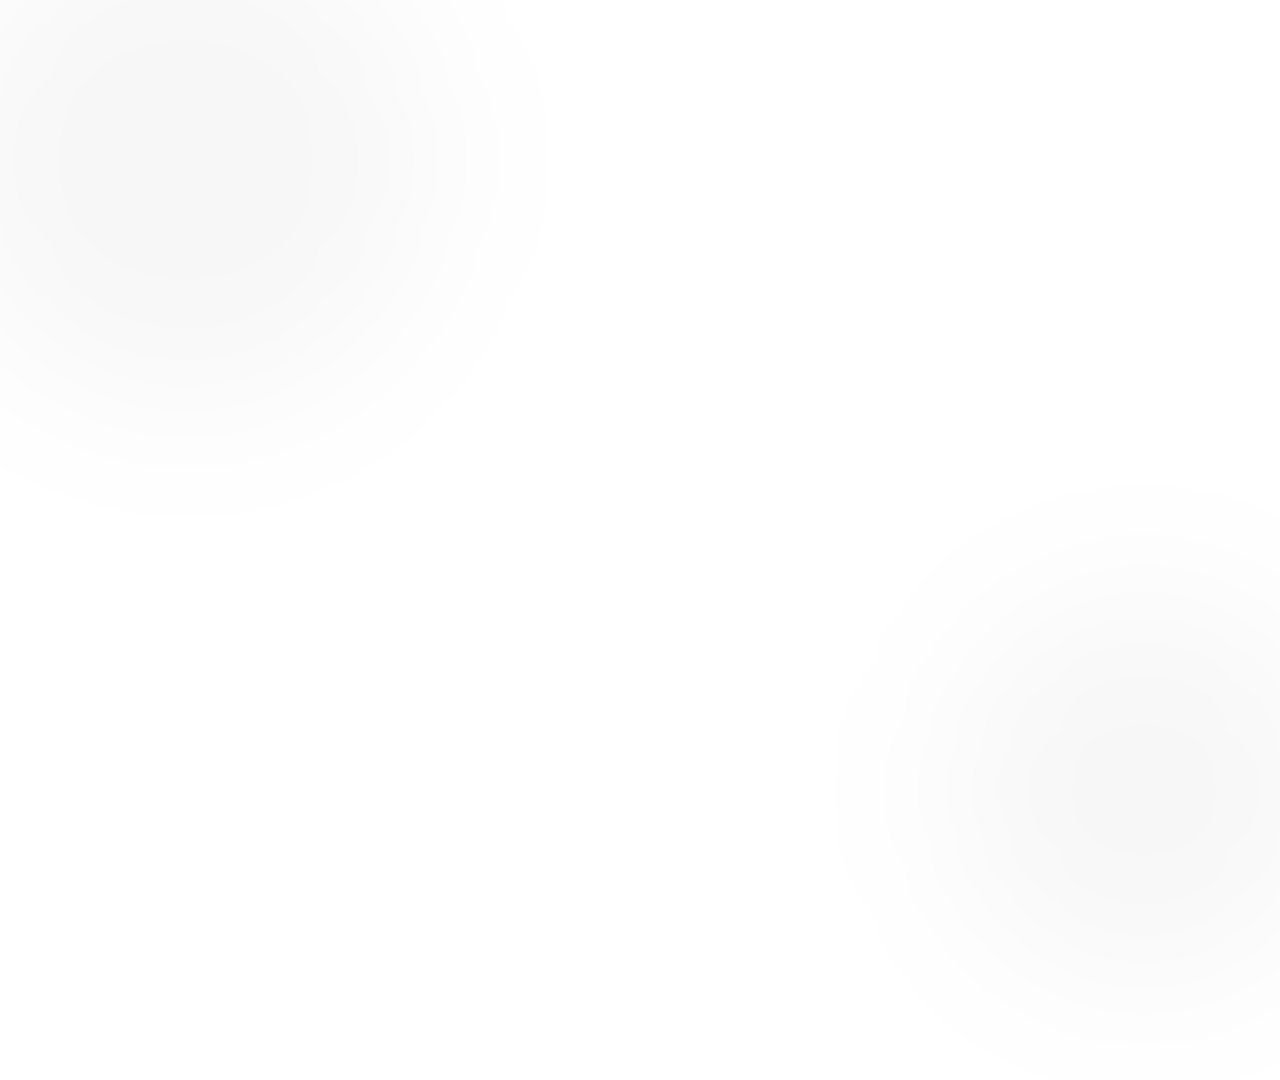
==== index.html @ 998419a9 "Export update from ReFramer" ====
<!DOCTYPE html>
<!-- Exported with ReFramer.site --><!-- Made in Framer · framer.com ✨ --><!-- Published Apr 13, 2026, 9:49 AM UTC --><html dir="ltr"><head>
	<meta charset="utf-8">
	
	
	<script>try{if(localStorage.get("__framer_force_showing_editorbar_since")){const n=document.createElement("link");n.rel = "modulepreload";n.href="https://framer.com/edit/init.mjs";document.head.appendChild(n)}}catch(e){}</script>
	<!-- Start of headStart -->
    
    <!-- End of headStart -->
	<meta name="viewport" content="width=device-width">
	<meta name="generator" content="Framer b47b624">
	<title>Cirya - 2026</title>
    <meta name="description" content="Cirya is coming soon with the newest technology, website and more.">
    <meta name="framer-search-index" content="https://framerusercontent.com/sites/4qu0mDdJnV3vM7BEq8bSRa/searchIndex-FU5CTtYvYEjt.json">
    <meta name="framer-search-index-fallback" content="https://framerusercontent.com/sites/4qu0mDdJnV3vM7BEq8bSRa/searchIndex-J2R4K6VKLalt.json">
    <link href="https://framerusercontent.com/images/216Psk9rr6HoYQnXLSCj9Ck0bEc.png" rel="icon" media="(prefers-color-scheme: light)">
    <link href="https://framerusercontent.com/images/rDop3zlvY8qArR6OWCJFouVi8u8.png" rel="icon" media="(prefers-color-scheme: dark)">
    <!-- Open Graph / Facebook -->
    <meta property="og:type" content="website">
    <meta property="og:title" content="Cirya - 2026">
    <meta property="og:description" content="Cirya is coming soon with the newest technology, website and more.">
    <meta property="og:image" content="https://framerusercontent.com/images/n9Gg85PBEYUrreS95bywDQNeDs.png">
    <!-- Twitter -->
    <meta name="twitter:card" content="summary_large_image">
    <meta name="twitter:title" content="Cirya - 2026">
    <meta name="twitter:description" content="Cirya is coming soon with the newest technology, website and more.">
    <meta name="twitter:image" content="https://framerusercontent.com/images/n9Gg85PBEYUrreS95bywDQNeDs.png">
	
	<style data-framer-font-css=""></style>
	
	<meta name="robots" content="max-image-preview:large"><link rel="canonical" href="https://different-cube-287399.framer.app/"><meta property="og:url" content="https://different-cube-287399.framer.app/"><style data-framer-breakpoint-css="">@media(min-width: 1200px){.hidden-1hmeqms{display:none!important}}@media(min-width: 810px) and (max-width: 1199.98px){.hidden-1i9n4iw{display:none!important}}@media(max-width: 809.98px){.hidden-lbxd7d{display:none!important}}</style><style data-framer-css-ssr-minified="" data-framer-components="framer-lib-cursors-host framer-urrzw PropertyOverrides framer-lib-combinedCSSRules">html,body,#main{box-sizing:border-box;margin:0;padding:0}:root{-webkit-font-smoothing:antialiased;-moz-osx-font-smoothing:grayscale}*{box-sizing:border-box;-webkit-font-smoothing:inherit}h1,h2,h3,h4,h5,h6,p,figure{margin:0}body,input,textarea,select,button{font-family:sans-serif;font-size:12px}@supports (z-index:calc(infinity)){#__framer-badge-container{--infinity:infinity}}#__framer-badge-container{pointer-events:none;width:100%;z-index:calc(var(--infinity,2147480000));justify-content:flex-end;padding:20px;display:flex;position:fixed;bottom:0}@supports (background:-webkit-named-image(i)) and (not (grid-template-rows:subgrid)){body{--framer-will-change-override:transform}}@supports (background:-webkit-named-image(i)) and (not (position-area:top right)){body{--framer-will-change-filter-override:filter}}[data-framer-component-type=Text] div div span,[data-framer-component-type=Text] a div span,[data-framer-component-type=Text] span span span,[data-framer-component-type=Text] p span span,[data-framer-component-type=Text] h1 span span,[data-framer-component-type=Text] h2 span span,[data-framer-component-type=Text] h3 span span,[data-framer-component-type=Text] h4 span span,[data-framer-component-type=Text] h5 span span,[data-framer-component-type=Text] h6 span span,[data-framer-component-type=Text] a{font-family:var(--font-family);font-style:var(--font-style);font-weight:min(calc(var(--framer-font-weight-increase,0) + var(--font-weight,400)),900);color:var(--text-color);letter-spacing:var(--letter-spacing);font-size:var(--font-size);text-transform:var(--text-transform);--text-decoration:var(--framer-text-decoration-style,solid)var(--framer-text-decoration,none)var(--framer-text-decoration-color,currentcolor)var(--framer-text-decoration-thickness,auto);--text-decoration-skip-ink:var(--framer-text-decoration-skip-ink);--text-underline-offset:var(--framer-text-decoration-offset);line-height:var(--line-height);--font-family:var(--framer-font-family);--font-style:var(--framer-font-style);--font-weight:var(--framer-font-weight);--text-color:var(--framer-text-color);--letter-spacing:var(--framer-letter-spacing);--font-size:var(--framer-font-size);--text-transform:var(--framer-text-transform);--line-height:var(--framer-line-height)}@supports not (color:color(display-p3 1 1 1)){p.framer-text,div.framer-text,h1.framer-text,h2.framer-text,h3.framer-text,h4.framer-text,h5.framer-text,h6.framer-text,li.framer-text,ol.framer-text,ul.framer-text,span.framer-text:not([data-text-fill]){color:var(--framer-blockquote-text-color-rgb,var(--framer-blockquote-text-color,var(--framer-text-color-rgb,var(--framer-text-color,#000))));-webkit-text-stroke-color:var(--framer-text-stroke-color-rgb,var(--framer-text-stroke-color,initial))}mark.framer-text{background-color:var(--framer-blockquote-text-background-color-rgb,var(--framer-blockquote-text-background-color,var(--framer-text-background-color-rgb,var(--framer-text-background-color,initial))))}}@supports not (color:color(display-p3 1 1 1)){code.framer-text,code.framer-text span.framer-text:not([data-text-fill]){color:var(--framer-blockquote-text-color-rgb,var(--framer-blockquote-text-color,var(--framer-code-text-color-rgb,var(--framer-code-text-color,var(--framer-text-color-rgb,var(--framer-text-color,#000))))))}}@supports not (color:color(display-p3 1 1 1)){a.framer-text,span.framer-text[data-nested-link]{color:var(--framer-blockquote-text-color-rgb,var(--framer-blockquote-text-color,var(--framer-link-text-color-rgb,var(--framer-link-text-color,var(--framer-text-color-rgb,var(--framer-text-color,#000))))));background-color:var(--framer-link-text-background-color-rgb,var(--framer-link-text-background-color,initial));-webkit-text-decoration-color:var(--framer-link-text-decoration-color-rgb,var(--framer-link-text-decoration-color,var(--framer-text-decoration-color-rgb,var(--framer-text-decoration-color,currentcolor))));text-decoration-color:var(--framer-link-text-decoration-color-rgb,var(--framer-link-text-decoration-color,var(--framer-text-decoration-color-rgb,var(--framer-text-decoration-color,currentcolor))))}}@supports not (color:color(display-p3 1 1 1)){code.framer-text a.framer-text,code.framer-text a.framer-text span.framer-text:not([data-text-fill]),code.framer-text span.framer-text[data-nested-link],code.framer-text span.framer-text[data-nested-link] span.framer-text:not([data-text-fill]){color:var(--framer-blockquote-text-color-rgb,var(--framer-blockquote-text-color,var(--framer-link-text-color-rgb,var(--framer-link-text-color,var(--framer-code-text-color-rgb,var(--framer-code-text-color,var(--framer-text-color-rgb,var(--framer-text-color,#000))))))))}}@supports not (color:color(display-p3 1 1 1)){a.framer-text:hover,span.framer-text[data-nested-link]:hover{color:var(--framer-link-hover-text-color-rgb,var(--framer-link-hover-text-color,var(--framer-blockquote-text-color-rgb,var(--framer-blockquote-text-color,var(--framer-link-text-color-rgb,var(--framer-link-text-color,var(--framer-text-color-rgb,var(--framer-text-color,#000))))))));background-color:var(--framer-link-hover-text-background-color-rgb,var(--framer-link-hover-text-background-color,var(--framer-link-text-background-color-rgb,var(--framer-link-text-background-color,var(--framer-text-background-color-rgb,var(--framer-text-background-color,initial))))));-webkit-text-decoration-color:var(--framer-link-hover-text-decoration-color-rgb,var(--framer-link-hover-text-decoration-color,var(--framer-link-text-decoration-color-rgb,var(--framer-link-text-decoration-color,var(--framer-text-decoration-color-rgb,var(--framer-text-decoration-color,currentcolor))))));text-decoration-color:var(--framer-link-hover-text-decoration-color-rgb,var(--framer-link-hover-text-decoration-color,var(--framer-link-text-decoration-color-rgb,var(--framer-link-text-decoration-color,var(--framer-text-decoration-color-rgb,var(--framer-text-decoration-color,currentcolor))))))}}@supports not (color:color(display-p3 1 1 1)){code.framer-text a.framer-text:hover,code.framer-text span.framer-text[data-nested-link]:hover{color:var(--framer-link-hover-text-color-rgb,var(--framer-link-hover-text-color,var(--framer-blockquote-text-color-rgb,var(--framer-blockquote-text-color,var(--framer-link-text-color-rgb,var(--framer-link-text-color,var(--framer-code-text-color-rgb,var(--framer-code-text-color,var(--framer-text-color-rgb,var(--framer-text-color,#000))))))))))}}@supports not (color:color(display-p3 1 1 1)){a.framer-text[data-framer-page-link-current],span.framer-text[data-framer-page-link-current]{color:var(--framer-link-current-text-color-rgb,var(--framer-link-current-text-color,var(--framer-link-text-color-rgb,var(--framer-link-text-color,var(--framer-text-color-rgb,var(--framer-text-color,#000))))));background-color:var(--framer-link-current-text-background-color-rgb,var(--framer-link-current-text-background-color,var(--framer-link-text-background-color-rgb,var(--framer-link-text-background-color,var(--framer-text-background-color-rgb,var(--framer-text-background-color,initial))))));-webkit-text-decoration-color:var(--framer-link-current-text-decoration-color-rgb,var(--framer-link-current-text-decoration-color,var(--framer-link-text-decoration-color-rgb,var(--framer-link-text-decoration-color,var(--framer-text-decoration-color-rgb,var(--framer-text-decoration-color,currentcolor))))));text-decoration-color:var(--framer-link-current-text-decoration-color-rgb,var(--framer-link-current-text-decoration-color,var(--framer-link-text-decoration-color-rgb,var(--framer-link-text-decoration-color,var(--framer-text-decoration-color-rgb,var(--framer-text-decoration-color,currentcolor))))))}}@supports not (color:color(display-p3 1 1 1)){code.framer-text a.framer-text[data-framer-page-link-current],code.framer-text a.framer-text[data-framer-page-link-current] span.framer-text:not([data-text-fill]),code.framer-text span.framer-text[data-framer-page-link-current],code.framer-text span.framer-text[data-framer-page-link-current] span.framer-text:not([data-text-fill]){color:var(--framer-link-current-text-color-rgb,var(--framer-link-current-text-color,var(--framer-link-text-color-rgb,var(--framer-link-text-color,var(--framer-code-text-color-rgb,var(--framer-code-text-color,var(--framer-text-color-rgb,var(--framer-text-color,#000))))))));background-color:var(--framer-link-current-text-background-color-rgb,var(--framer-link-current-text-background-color,var(--framer-link-text-background-color-rgb,var(--framer-link-text-background-color,var(--framer-text-background-color-rgb,var(--framer-text-background-color,initial))))))}}@supports not (color:color(display-p3 1 1 1)){a.framer-text[data-framer-page-link-current]:hover,span.framer-text[data-framer-page-link-current]:hover{color:var(--framer-link-hover-text-color-rgb,var(--framer-link-hover-text-color,var(--framer-link-current-text-color-rgb,var(--framer-link-current-text-color,var(--framer-link-text-color-rgb,var(--framer-link-text-color,var(--framer-code-text-color-rgb,var(--framer-code-text-color,var(--framer-text-color-rgb,var(--framer-text-color,#000))))))))));background-color:var(--framer-link-hover-text-background-color-rgb,var(--framer-link-hover-text-background-color,var(--framer-link-current-text-background-color-rgb,var(--framer-link-current-text-background-color,var(--framer-link-text-background-color-rgb,var(--framer-link-text-background-color,initial))))));-webkit-text-decoration-color:var(--framer-link-hover-text-decoration-color-rgb,var(--framer-link-hover-text-decoration-color,var(--framer-link-current-text-decoration-color-rgb,var(--framer-link-current-text-decoration-color,var(--framer-link-text-decoration-color-rgb,var(--framer-link-text-decoration-color,var(--framer-text-decoration-color-rgb,var(--framer-text-decoration-color,currentcolor))))))));text-decoration-color:var(--framer-link-hover-text-decoration-color-rgb,var(--framer-link-hover-text-decoration-color,var(--framer-link-current-text-decoration-color-rgb,var(--framer-link-current-text-decoration-color,var(--framer-link-text-decoration-color-rgb,var(--framer-link-text-decoration-color,var(--framer-text-decoration-color-rgb,var(--framer-text-decoration-color,currentcolor))))))))}}@supports not (color:color(display-p3 1 1 1)){code.framer-text a.framer-text[data-framer-page-link-current]:hover,code.framer-text a.framer-text[data-framer-page-link-current]:hover span.framer-text:not([data-text-fill]),code.framer-text span.framer-text[data-framer-page-link-current]:hover,code.framer-text span.framer-text[data-framer-page-link-current]:hover span.framer-text:not([data-text-fill]){color:var(--framer-link-hover-text-color-rgb,var(--framer-link-hover-text-color,var(--framer-link-current-text-color-rgb,var(--framer-link-current-text-color,var(--framer-link-text-color-rgb,var(--framer-link-text-color,var(--framer-code-text-color-rgb,var(--framer-code-text-color,var(--framer-text-color-rgb,var(--framer-text-color,#000))))))))));background-color:var(--framer-link-hover-text-background-color-rgb,var(--framer-link-hover-text-background-color,var(--framer-link-current-text-background-color-rgb,var(--framer-link-current-text-background-color,var(--framer-link-text-background-color-rgb,var(--framer-link-text-background-color,initial))))))}}@supports not (aspect-ratio:1){.framer-text-module:not([data-width=fit])[style*=aspect-ratio]{position:relative!important}.framer-text-module:not([data-width=fit])[style*=aspect-ratio]:before{content:"";padding-bottom:calc(100%/calc(var(--aspect-ratio)));display:block}.framer-text-module[data-width=fill]>:first-child,.framer-text-module[data-width=fill]>.ssr-variant>:first-child,.framer-text-module:not([data-width=fit])[style*=aspect-ratio]>:first-child,.framer-text-module:not([data-width=fit])[style*=aspect-ratio]>.ssr-variant>:first-child{position:absolute;top:0;left:0;height:100%!important}}@supports not (overflow:clip){:root{--overflow-clip-fallback:hidden}}@supports (background:-webkit-named-image(i)) and (not (contain-intrinsic-size:inherit)){div.framer-text,p.framer-text,h1.framer-text,h2.framer-text,h3.framer-text,h4.framer-text,h5.framer-text,h6.framer-text,ol.framer-text,ul.framer-text,li.framer-text,blockquote.framer-text,.framer-text.framer-image{display:var(--text-truncation-display-inline-for-safari-16,revert)}div.framer-text:after,p.framer-text:after,h1.framer-text:after,h2.framer-text:after,h3.framer-text:after,h4.framer-text:after,h5.framer-text:after,h6.framer-text:after,ol.framer-text:after,ul.framer-text:after,li.framer-text:after,blockquote.framer-text:after,.framer-text.framer-image:after{content:var(--text-truncation-line-break-for-safari-16);white-space:pre}.framer-text.framer-text-module,.framer-text.framer-table-wrapper{display:var(--text-truncation-display-none-for-safari-16,revert)}p.framer-text[data-text-fill]{display:var(--text-truncation-display-inline-for-safari-16,inline-block)}}@supports (corner-shape:superellipse(2)){:root{--one-if-corner-shape-supported:1}}.framer-cursor-none,.framer-cursor-none *{cursor:none!important}.framer-pointer-events-none,.framer-pointer-events-none *{pointer-events:none!important}@supports (aspect-ratio:1){body{--framer-aspect-ratio-supported:auto}}.framer-urrzw.framer-18909uo,.framer-urrzw .framer-18909uo{display:block}.framer-urrzw.framer-1hmeqms{height:1000px;overflow:var(--overflow-clip-fallback,clip);will-change:var(--framer-will-change-filter-override,filter);width:1200px;position:relative}.framer-urrzw .framer-1vtdid8-container,.framer-urrzw .framer-1pq9qut-container{flex:none;height:1000px;position:absolute;top:0;left:0;right:0}@media (min-width:810px) and (max-width:1199.98px){.framer-urrzw.framer-1hmeqms{width:810px}}@media (max-width:809.98px){.framer-urrzw.framer-1hmeqms{width:390px}}.ssr-variant{display:contents}body{--framer-will-change-override:none}@supports (background:-webkit-named-image(i)) and (not (grid-template-rows:subgrid)){body{--framer-will-change-override:transform}}body{--framer-will-change-filter-override:none}@supports (background:-webkit-named-image(i)) and (not (position-area:top right)){body{--framer-will-change-filter-override:filter}}[data-framer-component-type]{position:absolute}[data-framer-component-type=Text]{cursor:inherit}[data-framer-component-text-autosized] *{white-space:pre}[data-framer-component-type=Text]>*{text-align:var(--framer-text-alignment,start)}[data-framer-component-type=Text] span span,[data-framer-component-type=Text] p span,[data-framer-component-type=Text] h1 span,[data-framer-component-type=Text] h2 span,[data-framer-component-type=Text] h3 span,[data-framer-component-type=Text] h4 span,[data-framer-component-type=Text] h5 span,[data-framer-component-type=Text] h6 span{display:block}[data-framer-component-type=Text] span span span,[data-framer-component-type=Text] p span span,[data-framer-component-type=Text] h1 span span,[data-framer-component-type=Text] h2 span span,[data-framer-component-type=Text] h3 span span,[data-framer-component-type=Text] h4 span span,[data-framer-component-type=Text] h5 span span,[data-framer-component-type=Text] h6 span span{display:unset}[data-framer-component-type=Text] div div span,[data-framer-component-type=Text] a div span,[data-framer-component-type=Text] span span span,[data-framer-component-type=Text] p span span,[data-framer-component-type=Text] h1 span span,[data-framer-component-type=Text] h2 span span,[data-framer-component-type=Text] h3 span span,[data-framer-component-type=Text] h4 span span,[data-framer-component-type=Text] h5 span span,[data-framer-component-type=Text] h6 span span,[data-framer-component-type=Text] a{font-family:var(--font-family);font-style:var(--font-style);font-weight:min(calc(var(--framer-font-weight-increase,0) + var(--font-weight,400)),900);color:var(--text-color);letter-spacing:var(--letter-spacing);font-size:var(--font-size);text-transform:var(--text-transform);--text-decoration:var(--framer-text-decoration-style,solid)var(--framer-text-decoration,none)var(--framer-text-decoration-color,currentcolor)var(--framer-text-decoration-thickness,auto);--text-decoration-skip-ink:var(--framer-text-decoration-skip-ink);--text-underline-offset:var(--framer-text-decoration-offset);line-height:var(--line-height);--font-family:var(--framer-font-family);--font-style:var(--framer-font-style);--font-weight:var(--framer-font-weight);--text-color:var(--framer-text-color);--letter-spacing:var(--framer-letter-spacing);--font-size:var(--framer-font-size);--text-transform:var(--framer-text-transform);--line-height:var(--framer-line-height)}[data-framer-component-type=Text] a,[data-framer-component-type=Text] a div span,[data-framer-component-type=Text] a span span span,[data-framer-component-type=Text] a p span span,[data-framer-component-type=Text] a h1 span span,[data-framer-component-type=Text] a h2 span span,[data-framer-component-type=Text] a h3 span span,[data-framer-component-type=Text] a h4 span span,[data-framer-component-type=Text] a h5 span span,[data-framer-component-type=Text] a h6 span span{--font-family:var(--framer-link-font-family,var(--framer-font-family));--font-style:var(--framer-link-font-style,var(--framer-font-style));--font-weight:var(--framer-link-font-weight,var(--framer-font-weight));--text-color:var(--framer-link-text-color,var(--framer-text-color));--font-size:var(--framer-link-font-size,var(--framer-font-size));--text-transform:var(--framer-link-text-transform,var(--framer-text-transform));--text-decoration:var(--framer-link-text-decoration-style,var(--framer-text-decoration-style,solid))var(--framer-link-text-decoration,var(--framer-text-decoration,none))var(--framer-link-text-decoration-color,var(--framer-text-decoration-color,currentcolor))var(--framer-link-text-decoration-thickness,var(--framer-text-decoration-thickness,auto));--text-decoration-skip-ink:var(--framer-link-text-decoration-skip-ink,var(--framer-text-decoration-skip-ink));--text-underline-offset:var(--framer-link-text-decoration-offset,var(--framer-text-decoration-offset))}[data-framer-component-type=Text] a:hover,[data-framer-component-type=Text] a div span:hover,[data-framer-component-type=Text] a span span span:hover,[data-framer-component-type=Text] a p span span:hover,[data-framer-component-type=Text] a h1 span span:hover,[data-framer-component-type=Text] a h2 span span:hover,[data-framer-component-type=Text] a h3 span span:hover,[data-framer-component-type=Text] a h4 span span:hover,[data-framer-component-type=Text] a h5 span span:hover,[data-framer-component-type=Text] a h6 span span:hover{--font-family:var(--framer-link-hover-font-family,var(--framer-link-font-family,var(--framer-font-family)));--font-style:var(--framer-link-hover-font-style,var(--framer-link-font-style,var(--framer-font-style)));--font-weight:var(--framer-link-hover-font-weight,var(--framer-link-font-weight,var(--framer-font-weight)));--text-color:var(--framer-link-hover-text-color,var(--framer-link-text-color,var(--framer-text-color)));--font-size:var(--framer-link-hover-font-size,var(--framer-link-font-size,var(--framer-font-size)));--text-transform:var(--framer-link-hover-text-transform,var(--framer-link-text-transform,var(--framer-text-transform)));--text-decoration:var(--framer-link-hover-text-decoration-style,var(--framer-link-text-decoration-style,var(--framer-text-decoration-style,solid)))var(--framer-link-hover-text-decoration,var(--framer-link-text-decoration,var(--framer-text-decoration,none)))var(--framer-link-hover-text-decoration-color,var(--framer-link-text-decoration-color,var(--framer-text-decoration-color,currentcolor)))var(--framer-link-hover-text-decoration-thickness,var(--framer-link-text-decoration-thickness,var(--framer-text-decoration-thickness,auto)));--text-decoration-skip-ink:var(--framer-link-hover-text-decoration-skip-ink,var(--framer-link-text-decoration-skip-ink,var(--framer-text-decoration-skip-ink)));--text-underline-offset:var(--framer-link-hover-text-decoration-offset,var(--framer-link-text-decoration-offset,var(--framer-text-decoration-offset)))}[data-framer-component-type=Text].isCurrent a,[data-framer-component-type=Text].isCurrent a div span,[data-framer-component-type=Text].isCurrent a span span span,[data-framer-component-type=Text].isCurrent a p span span,[data-framer-component-type=Text].isCurrent a h1 span span,[data-framer-component-type=Text].isCurrent a h2 span span,[data-framer-component-type=Text].isCurrent a h3 span span,[data-framer-component-type=Text].isCurrent a h4 span span,[data-framer-component-type=Text].isCurrent a h5 span span,[data-framer-component-type=Text].isCurrent a h6 span span{--font-family:var(--framer-link-current-font-family,var(--framer-link-font-family,var(--framer-font-family)));--font-style:var(--framer-link-current-font-style,var(--framer-link-font-style,var(--framer-font-style)));--font-weight:var(--framer-link-current-font-weight,var(--framer-link-font-weight,var(--framer-font-weight)));--text-color:var(--framer-link-current-text-color,var(--framer-link-text-color,var(--framer-text-color)));--font-size:var(--framer-link-current-font-size,var(--framer-link-font-size,var(--framer-font-size)));--text-transform:var(--framer-link-current-text-transform,var(--framer-link-text-transform,var(--framer-text-transform)));--text-decoration:var(--framer-link-current-text-decoration-style,var(--framer-link-text-decoration-style,var(--framer-text-decoration-style,solid)))var(--framer-link-current-text-decoration,var(--framer-link-text-decoration,var(--framer-text-decoration,none)))var(--framer-link-current-text-decoration-color,var(--framer-link-text-decoration-color,var(--framer-text-decoration-color,currentcolor)))var(--framer-link-current-text-decoration-thickness,var(--framer-link-text-decoration-thickness,var(--framer-text-decoration-thickness,auto)));--text-decoration-skip-ink:var(--framer-link-current-text-decoration-skip-ink,var(--framer-link-text-decoration-skip-ink,var(--framer-text-decoration-skip-ink)));--text-underline-offset:var(--framer-link-current-text-decoration-offset,var(--framer-link-text-decoration-offset,var(--framer-text-decoration-offset)))}[data-framer-component-type=RichTextContainer]{outline:none;flex-direction:column;flex-shrink:0;justify-content:flex-start;display:flex}p.framer-text,div.framer-text,figure.framer-text,h1.framer-text,h2.framer-text,h3.framer-text,h4.framer-text,h5.framer-text,h6.framer-text,ol.framer-text,ul.framer-text{margin:0;padding:0}p.framer-text,div.framer-text,h1.framer-text,h2.framer-text,h3.framer-text,h4.framer-text,h5.framer-text,h6.framer-text,li.framer-text,ol.framer-text,ul.framer-text,mark.framer-text,span.framer-text:not([data-text-fill]){font-family:var(--framer-font-family-preview,var(--framer-blockquote-font-family,var(--framer-font-family,Inter,Inter Placeholder,sans-serif)));font-style:var(--framer-font-style-preview,var(--framer-blockquote-font-style,var(--framer-font-style,normal)));font-weight:var(--framer-font-weight-preview,var(--framer-blockquote-font-weight,var(--framer-font-weight,400)));color:var(--framer-blockquote-text-color,var(--framer-text-color,#000));font-size:calc(var(--framer-blockquote-font-size,var(--framer-font-size,16px))*var(--framer-font-size-scale,1));letter-spacing:var(--framer-blockquote-letter-spacing,var(--framer-letter-spacing,0));text-transform:var(--framer-blockquote-text-transform,var(--framer-text-transform,none));-webkit-text-decoration-line:var(--framer-blockquote-text-decoration,var(--framer-text-decoration,initial));text-decoration-line:var(--framer-blockquote-text-decoration,var(--framer-text-decoration,initial));-webkit-text-decoration-style:var(--framer-blockquote-text-decoration-style,var(--framer-text-decoration-style,initial));text-decoration-style:var(--framer-blockquote-text-decoration-style,var(--framer-text-decoration-style,initial));-webkit-text-decoration-color:var(--framer-blockquote-text-decoration-color,var(--framer-text-decoration-color,initial));text-decoration-color:var(--framer-blockquote-text-decoration-color,var(--framer-text-decoration-color,initial));text-decoration-thickness:var(--framer-blockquote-text-decoration-thickness,var(--framer-text-decoration-thickness,initial));text-decoration-skip-ink:var(--framer-blockquote-text-decoration-skip-ink,var(--framer-text-decoration-skip-ink,initial));text-underline-offset:var(--framer-blockquote-text-decoration-offset,var(--framer-text-decoration-offset,initial));line-height:var(--framer-blockquote-line-height,var(--framer-line-height,1.2em));text-align:var(--framer-blockquote-text-alignment,var(--framer-text-alignment,start));-webkit-text-stroke-width:var(--framer-text-stroke-width,initial);-webkit-text-stroke-color:var(--framer-text-stroke-color,initial);-moz-font-feature-settings:var(--framer-font-open-type-features,initial);-webkit-font-feature-settings:var(--framer-font-open-type-features,initial);font-feature-settings:var(--framer-font-open-type-features,initial);font-variation-settings:var(--framer-font-variation-axes-preview,var(--framer-font-variation-axes,normal));text-wrap:var(--framer-text-wrap-override,var(--framer-text-wrap))}mark.framer-text,p.framer-text,div.framer-text,h1.framer-text,h2.framer-text,h3.framer-text,h4.framer-text,h5.framer-text,h6.framer-text,li.framer-text,ol.framer-text,ul.framer-text{background-color:var(--framer-blockquote-text-background-color,var(--framer-text-background-color,initial));border-radius:var(--framer-blockquote-text-background-radius,var(--framer-text-background-radius,initial));corner-shape:var(--framer-blockquote-text-background-corner-shape,var(--framer-text-background-corner-shape,initial));padding:var(--framer-blockquote-text-background-padding,var(--framer-text-background-padding,initial))}@supports not (color:color(display-p3 1 1 1)){p.framer-text,div.framer-text,h1.framer-text,h2.framer-text,h3.framer-text,h4.framer-text,h5.framer-text,h6.framer-text,li.framer-text,ol.framer-text,ul.framer-text,span.framer-text:not([data-text-fill]){color:var(--framer-blockquote-text-color-rgb,var(--framer-blockquote-text-color,var(--framer-text-color-rgb,var(--framer-text-color,#000))));-webkit-text-stroke-color:var(--framer-text-stroke-color-rgb,var(--framer-text-stroke-color,initial))}mark.framer-text{background-color:var(--framer-blockquote-text-background-color-rgb,var(--framer-blockquote-text-background-color,var(--framer-text-background-color-rgb,var(--framer-text-background-color,initial))))}}.framer-fit-text .framer-text{white-space:nowrap;white-space-collapse:preserve}strong.framer-text{font-family:var(--framer-blockquote-font-family-bold,var(--framer-font-family-bold));font-style:var(--framer-blockquote-font-style-bold,var(--framer-font-style-bold));font-weight:var(--framer-blockquote-font-weight-bold,var(--framer-font-weight-bold,bolder));font-variation-settings:var(--framer-blockquote-font-variation-axes-bold,var(--framer-font-variation-axes-bold))}em.framer-text{font-family:var(--framer-blockquote-font-family-italic,var(--framer-font-family-italic));font-style:var(--framer-blockquote-font-style-italic,var(--framer-font-style-italic,italic));font-weight:var(--framer-blockquote-font-weight-italic,var(--framer-font-weight-italic));font-variation-settings:var(--framer-blockquote-font-variation-axes-italic,var(--framer-font-variation-axes-italic))}em.framer-text>strong.framer-text{font-family:var(--framer-blockquote-font-family-bold-italic,var(--framer-font-family-bold-italic));font-style:var(--framer-blockquote-font-style-bold-italic,var(--framer-font-style-bold-italic,italic));font-weight:var(--framer-blockquote-font-weight-bold-italic,var(--framer-font-weight-bold-italic,bolder));font-variation-settings:var(--framer-blockquote-font-variation-axes-bold-italic,var(--framer-font-variation-axes-bold-italic))}p.framer-text:not(:first-child),div.framer-text:not(:first-child),h1.framer-text:not(:first-child),h2.framer-text:not(:first-child),h3.framer-text:not(:first-child),h4.framer-text:not(:first-child),h5.framer-text:not(:first-child),h6.framer-text:not(:first-child),ol.framer-text:not(:first-child),ul.framer-text:not(:first-child),blockquote.framer-text:not(:first-child),table.framer-text:not(:first-child),figure.framer-text:not(:first-child),.framer-image.framer-text:not(:first-child){margin-top:var(--framer-blockquote-paragraph-spacing,var(--framer-paragraph-spacing,0))}li.framer-text>ul.framer-text:nth-child(2),li.framer-text>ol.framer-text:nth-child(2){margin-top:0}.framer-text[data-text-fill]{-webkit-text-fill-color:transparent;padding:max(0em,calc(calc(1.3em - var(--framer-blockquote-line-height,var(--framer-line-height,1.3em)))/2));margin:min(0em,calc(calc(1.3em - var(--framer-blockquote-line-height,var(--framer-line-height,1.3em)))/-2));-webkit-background-clip:text;background-clip:text;display:inline-block}code.framer-text,code.framer-text span.framer-text:not([data-text-fill]){font-family:var(--framer-code-font-family,var(--framer-font-family,Inter,Inter Placeholder,sans-serif));font-style:var(--framer-blockquote-font-style,var(--framer-code-font-style,var(--framer-font-style,normal)));font-weight:var(--framer-blockquote-font-weight,var(--framer-code-font-weight,var(--framer-font-weight,400)));color:var(--framer-blockquote-text-color,var(--framer-code-text-color,var(--framer-text-color,#000)));font-size:calc(var(--framer-blockquote-font-size,var(--framer-font-size,16px))*var(--framer-font-size-scale,1));letter-spacing:var(--framer-blockquote-letter-spacing,var(--framer-letter-spacing,0));line-height:var(--framer-blockquote-line-height,var(--framer-line-height,1.2em))}@supports not (color:color(display-p3 1 1 1)){code.framer-text,code.framer-text span.framer-text:not([data-text-fill]){color:var(--framer-blockquote-text-color-rgb,var(--framer-blockquote-text-color,var(--framer-code-text-color-rgb,var(--framer-code-text-color,var(--framer-text-color-rgb,var(--framer-text-color,#000))))))}}blockquote.framer-text{unicode-bidi:initial;margin-block-start:initial;margin-block-end:initial;margin-inline-start:initial;margin-inline-end:initial}a.framer-text,a.framer-text span.framer-text:not([data-text-fill]),span.framer-text[data-nested-link],span.framer-text[data-nested-link] span.framer-text:not([data-text-fill]){color:inherit;font-family:var(--framer-font-family-preview,var(--framer-blockquote-font-family,var(--framer-link-font-family,var(--framer-font-family,Inter,Inter Placeholder,sans-serif))));font-style:var(--framer-font-style-preview,var(--framer-blockquote-font-style,var(--framer-link-font-style,var(--framer-font-style,normal))));font-weight:var(--framer-font-weight-preview,var(--framer-blockquote-font-weight,var(--framer-link-font-weight,var(--framer-font-weight,400))));font-size:calc(var(--framer-blockquote-font-size,var(--framer-font-size,16px))*var(--framer-font-size-scale,1));text-transform:var(--framer-blockquote-text-transform,var(--framer-link-text-transform,var(--framer-text-transform,none)));cursor:var(--framer-custom-cursors,pointer);background-color:initial;border-radius:var(--framer-link-text-background-radius,initial);corner-shape:var(--framer-link-text-background-corner-shape,initial);padding:var(--framer-link-text-background-padding,initial)}a.framer-text,span.framer-text[data-nested-link]{color:var(--framer-blockquote-text-color,var(--framer-link-text-color,var(--framer-text-color,#000)));-webkit-text-decoration-line:var(--framer-blockquote-text-decoration,var(--framer-link-text-decoration,var(--framer-text-decoration,initial)));text-decoration-line:var(--framer-blockquote-text-decoration,var(--framer-link-text-decoration,var(--framer-text-decoration,initial)));-webkit-text-decoration-style:var(--framer-blockquote-text-decoration-style,var(--framer-link-text-decoration-style,var(--framer-text-decoration-style,initial)));text-decoration-style:var(--framer-blockquote-text-decoration-style,var(--framer-link-text-decoration-style,var(--framer-text-decoration-style,initial)));-webkit-text-decoration-color:var(--framer-blockquote-text-decoration-color,var(--framer-link-text-decoration-color,var(--framer-text-decoration-color,initial)));text-decoration-color:var(--framer-blockquote-text-decoration-color,var(--framer-link-text-decoration-color,var(--framer-text-decoration-color,initial)));text-decoration-thickness:var(--framer-blockquote-text-decoration-thickness,var(--framer-link-text-decoration-thickness,var(--framer-text-decoration-thickness,initial)));text-decoration-skip-ink:var(--framer-blockquote-text-decoration-skip-ink,var(--framer-link-text-decoration-skip-ink,var(--framer-text-decoration-skip-ink,initial)));text-underline-offset:var(--framer-blockquote-text-decoration-offset,var(--framer-link-text-decoration-offset,var(--framer-text-decoration-offset,initial)));background-color:var(--framer-link-text-background-color,initial)}@supports not (color:color(display-p3 1 1 1)){a.framer-text,span.framer-text[data-nested-link]{color:var(--framer-blockquote-text-color-rgb,var(--framer-blockquote-text-color,var(--framer-link-text-color-rgb,var(--framer-link-text-color,var(--framer-text-color-rgb,var(--framer-text-color,#000))))));background-color:var(--framer-link-text-background-color-rgb,var(--framer-link-text-background-color,initial));-webkit-text-decoration-color:var(--framer-link-text-decoration-color-rgb,var(--framer-link-text-decoration-color,var(--framer-text-decoration-color-rgb,var(--framer-text-decoration-color,currentcolor))));text-decoration-color:var(--framer-link-text-decoration-color-rgb,var(--framer-link-text-decoration-color,var(--framer-text-decoration-color-rgb,var(--framer-text-decoration-color,currentcolor))))}}code.framer-text a.framer-text,code.framer-text a.framer-text span.framer-text:not([data-text-fill]),code.framer-text span.framer-text[data-nested-link],code.framer-text span.framer-text[data-nested-link] span.framer-text:not([data-text-fill]){font-family:var(--framer-code-font-family,var(--framer-font-family,Inter,Inter Placeholder,sans-serif));font-style:var(--framer-blockquote-font-style,var(--framer-code-font-style,var(--framer-font-style,normal)));font-weight:var(--framer-blockquote-font-weight,var(--framer-code-font-weight,var(--framer-font-weight,400)));color:inherit;font-size:calc(var(--framer-blockquote-font-size,var(--framer-font-size,16px))*var(--framer-font-size-scale,1))}code.framer-text a.framer-text,code.framer-text span.framer-text[data-nested-link]{color:var(--framer-blockquote-text-color,var(--framer-link-text-color,var(--framer-code-text-color,var(--framer-text-color,#000))))}@supports not (color:color(display-p3 1 1 1)){code.framer-text a.framer-text,code.framer-text a.framer-text span.framer-text:not([data-text-fill]),code.framer-text span.framer-text[data-nested-link],code.framer-text span.framer-text[data-nested-link] span.framer-text:not([data-text-fill]){color:var(--framer-blockquote-text-color-rgb,var(--framer-blockquote-text-color,var(--framer-link-text-color-rgb,var(--framer-link-text-color,var(--framer-code-text-color-rgb,var(--framer-code-text-color,var(--framer-text-color-rgb,var(--framer-text-color,#000))))))))}}a.framer-text:hover,a.framer-text:hover span.framer-text:not([data-text-fill]),span.framer-text[data-nested-link]:hover,span.framer-text[data-nested-link]:hover span.framer-text:not([data-text-fill]){font-family:var(--framer-font-family-preview,var(--framer-link-hover-font-family,var(--framer-blockquote-font-family,var(--framer-link-font-family,var(--framer-font-family,Inter,Inter Placeholder,sans-serif)))));font-style:var(--framer-font-style-preview,var(--framer-link-hover-font-style,var(--framer-blockquote-font-style,var(--framer-link-font-style,var(--framer-font-style,normal)))));font-weight:var(--framer-font-weight-preview,var(--framer-link-hover-font-weight,var(--framer-blockquote-font-weight,var(--framer-link-font-weight,var(--framer-font-weight,400)))));font-size:calc(var(--framer-link-hover-font-size,var(--framer-blockquote-font-size,var(--framer-font-size,16px)))*var(--framer-font-size-scale,1));text-transform:var(--framer-link-hover-text-transform,var(--framer-blockquote-text-transform,var(--framer-link-text-transform,var(--framer-text-transform,none))));border-radius:var(--framer-link-hover-text-background-radius,var(--framer-link-text-background-radius,var(--framer-text-background-radius,initial)));corner-shape:var(--framer-link-hover-text-background-corner-shape,var(--framer-link-text-background-corner-shape,var(--framer-text-background-corner-shape,initial)));padding:var(--framer-link-hover-text-background-padding,var(--framer-link-text-background-padding,var(--framer-text-background-padding,initial)))}a.framer-text:hover,span.framer-text[data-nested-link]:hover{color:var(--framer-link-hover-text-color,var(--framer-blockquote-text-color,var(--framer-link-text-color,var(--framer-text-color,#000))));-webkit-text-decoration-line:var(--framer-link-hover-text-decoration,var(--framer-blockquote-text-decoration,var(--framer-link-text-decoration,var(--framer-text-decoration,initial))));text-decoration-line:var(--framer-link-hover-text-decoration,var(--framer-blockquote-text-decoration,var(--framer-link-text-decoration,var(--framer-text-decoration,initial))));-webkit-text-decoration-style:var(--framer-link-hover-text-decoration-style,var(--framer-blockquote-text-decoration-style,var(--framer-link-text-decoration-style,var(--framer-text-decoration-style,initial))));text-decoration-style:var(--framer-link-hover-text-decoration-style,var(--framer-blockquote-text-decoration-style,var(--framer-link-text-decoration-style,var(--framer-text-decoration-style,initial))));-webkit-text-decoration-color:var(--framer-link-hover-text-decoration-color,var(--framer-blockquote-text-decoration-color,var(--framer-link-text-decoration-color,var(--framer-text-decoration-color,initial))));text-decoration-color:var(--framer-link-hover-text-decoration-color,var(--framer-blockquote-text-decoration-color,var(--framer-link-text-decoration-color,var(--framer-text-decoration-color,initial))));text-decoration-thickness:var(--framer-link-hover-text-decoration-thickness,var(--framer-blockquote-text-decoration-thickness,var(--framer-link-text-decoration-thickness,var(--framer-text-decoration-thickness,initial))));text-decoration-skip-ink:var(--framer-link-hover-text-decoration-skip-ink,var(--framer-blockquote-text-decoration-skip-ink,var(--framer-link-text-decoration-skip-ink,var(--framer-text-decoration-skip-ink,initial))));text-underline-offset:var(--framer-link-hover-text-decoration-offset,var(--framer-blockquote-text-decoration-offset,var(--framer-link-text-decoration-offset,var(--framer-text-decoration-offset,initial))));background-color:var(--framer-link-hover-text-background-color,var(--framer-link-text-background-color,var(--framer-text-background-color,initial)))}@supports not (color:color(display-p3 1 1 1)){a.framer-text:hover,span.framer-text[data-nested-link]:hover{color:var(--framer-link-hover-text-color-rgb,var(--framer-link-hover-text-color,var(--framer-blockquote-text-color-rgb,var(--framer-blockquote-text-color,var(--framer-link-text-color-rgb,var(--framer-link-text-color,var(--framer-text-color-rgb,var(--framer-text-color,#000))))))));background-color:var(--framer-link-hover-text-background-color-rgb,var(--framer-link-hover-text-background-color,var(--framer-link-text-background-color-rgb,var(--framer-link-text-background-color,var(--framer-text-background-color-rgb,var(--framer-text-background-color,initial))))));-webkit-text-decoration-color:var(--framer-link-hover-text-decoration-color-rgb,var(--framer-link-hover-text-decoration-color,var(--framer-link-text-decoration-color-rgb,var(--framer-link-text-decoration-color,var(--framer-text-decoration-color-rgb,var(--framer-text-decoration-color,currentcolor))))));text-decoration-color:var(--framer-link-hover-text-decoration-color-rgb,var(--framer-link-hover-text-decoration-color,var(--framer-link-text-decoration-color-rgb,var(--framer-link-text-decoration-color,var(--framer-text-decoration-color-rgb,var(--framer-text-decoration-color,currentcolor))))))}}code.framer-text a.framer-text:hover,code.framer-text span.framer-text[data-nested-link]:hover{color:var(--framer-link-hover-text-color,var(--framer-blockquote-text-color,var(--framer-link-text-color,var(--framer-code-text-color,var(--framer-text-color,#000)))))}@supports not (color:color(display-p3 1 1 1)){code.framer-text a.framer-text:hover,code.framer-text span.framer-text[data-nested-link]:hover{color:var(--framer-link-hover-text-color-rgb,var(--framer-link-hover-text-color,var(--framer-blockquote-text-color-rgb,var(--framer-blockquote-text-color,var(--framer-link-text-color-rgb,var(--framer-link-text-color,var(--framer-code-text-color-rgb,var(--framer-code-text-color,var(--framer-text-color-rgb,var(--framer-text-color,#000))))))))))}}a.framer-text[data-framer-page-link-current],a.framer-text[data-framer-page-link-current] span.framer-text:not([data-text-fill]),span.framer-text[data-framer-page-link-current],span.framer-text[data-framer-page-link-current] span.framer-text:not([data-text-fill]){font-family:var(--framer-font-family-preview,var(--framer-link-current-font-family,var(--framer-link-font-family,var(--framer-font-family,Inter,Inter Placeholder,sans-serif))));font-style:var(--framer-font-style-preview,var(--framer-link-current-font-style,var(--framer-link-font-style,var(--framer-font-style,normal))));font-weight:var(--framer-font-weight-preview,var(--framer-link-current-font-weight,var(--framer-link-font-weight,var(--framer-font-weight,400))));font-size:calc(var(--framer-link-current-font-size,var(--framer-link-font-size,var(--framer-font-size,16px)))*var(--framer-font-size-scale,1));text-transform:var(--framer-link-current-text-transform,var(--framer-link-text-transform,var(--framer-text-transform,none)));border-radius:var(--framer-link-current-text-background-radius,var(--framer-link-text-background-radius,initial));corner-shape:var(--framer-link-current-text-background-corner-shape,var(--framer-link-text-background-corner-shape,initial));padding:var(--framer-link-current-text-background-padding,var(--framer-link-text-background-padding,initial))}a.framer-text[data-framer-page-link-current],span.framer-text[data-framer-page-link-current]{color:var(--framer-link-current-text-color,var(--framer-link-text-color,var(--framer-text-color,#000)));-webkit-text-decoration-line:var(--framer-link-current-text-decoration,var(--framer-link-text-decoration,var(--framer-text-decoration,initial)));text-decoration-line:var(--framer-link-current-text-decoration,var(--framer-link-text-decoration,var(--framer-text-decoration,initial)));-webkit-text-decoration-style:var(--framer-link-current-text-decoration-style,var(--framer-link-text-decoration-style,var(--framer-text-decoration-style,initial)));text-decoration-style:var(--framer-link-current-text-decoration-style,var(--framer-link-text-decoration-style,var(--framer-text-decoration-style,initial)));-webkit-text-decoration-color:var(--framer-link-current-text-decoration-color,var(--framer-link-text-decoration-color,var(--framer-text-decoration-color,initial)));text-decoration-color:var(--framer-link-current-text-decoration-color,var(--framer-link-text-decoration-color,var(--framer-text-decoration-color,initial)));text-decoration-thickness:var(--framer-link-current-text-decoration-thickness,var(--framer-link-text-decoration-thickness,var(--framer-text-decoration-thickness,initial)));text-decoration-skip-ink:var(--framer-link-current-text-decoration-skip-ink,var(--framer-link-text-decoration-skip-ink,var(--framer-text-decoration-skip-ink,initial)));text-underline-offset:var(--framer-link-current-text-decoration-offset,var(--framer-link-text-decoration-offset,var(--framer-text-decoration-offset,initial)));background-color:var(--framer-link-current-text-background-color,var(--framer-link-text-background-color,var(--framer-text-background-color,initial)))}@supports not (color:color(display-p3 1 1 1)){a.framer-text[data-framer-page-link-current],span.framer-text[data-framer-page-link-current]{color:var(--framer-link-current-text-color-rgb,var(--framer-link-current-text-color,var(--framer-link-text-color-rgb,var(--framer-link-text-color,var(--framer-text-color-rgb,var(--framer-text-color,#000))))));background-color:var(--framer-link-current-text-background-color-rgb,var(--framer-link-current-text-background-color,var(--framer-link-text-background-color-rgb,var(--framer-link-text-background-color,var(--framer-text-background-color-rgb,var(--framer-text-background-color,initial))))));-webkit-text-decoration-color:var(--framer-link-current-text-decoration-color-rgb,var(--framer-link-current-text-decoration-color,var(--framer-link-text-decoration-color-rgb,var(--framer-link-text-decoration-color,var(--framer-text-decoration-color-rgb,var(--framer-text-decoration-color,currentcolor))))));text-decoration-color:var(--framer-link-current-text-decoration-color-rgb,var(--framer-link-current-text-decoration-color,var(--framer-link-text-decoration-color-rgb,var(--framer-link-text-decoration-color,var(--framer-text-decoration-color-rgb,var(--framer-text-decoration-color,currentcolor))))))}}code.framer-text a.framer-text[data-framer-page-link-current],code.framer-text a.framer-text[data-framer-page-link-current] span.framer-text:not([data-text-fill]),code.framer-text span.framer-text[data-framer-page-link-current],code.framer-text span.framer-text[data-framer-page-link-current] span.framer-text:not([data-text-fill]){font-family:var(--framer-code-font-family,var(--framer-font-family,Inter,Inter Placeholder,sans-serif));font-style:var(--framer-code-font-style,var(--framer-font-style,normal));font-weight:var(--framer-code-font-weight,var(--framer-font-weight,400));color:inherit;font-size:calc(var(--framer-link-current-font-size,var(--framer-link-font-size,var(--framer-font-size,16px)))*var(--framer-font-size-scale,1))}code.framer-text a.framer-text[data-framer-page-link-current],code.framer-text span.framer-text[data-framer-page-link-current]{color:var(--framer-link-current-text-color,var(--framer-link-text-color,var(--framer-code-text-color,var(--framer-text-color,#000))))}@supports not (color:color(display-p3 1 1 1)){code.framer-text a.framer-text[data-framer-page-link-current],code.framer-text a.framer-text[data-framer-page-link-current] span.framer-text:not([data-text-fill]),code.framer-text span.framer-text[data-framer-page-link-current],code.framer-text span.framer-text[data-framer-page-link-current] span.framer-text:not([data-text-fill]){color:var(--framer-link-current-text-color-rgb,var(--framer-link-current-text-color,var(--framer-link-text-color-rgb,var(--framer-link-text-color,var(--framer-code-text-color-rgb,var(--framer-code-text-color,var(--framer-text-color-rgb,var(--framer-text-color,#000))))))));background-color:var(--framer-link-current-text-background-color-rgb,var(--framer-link-current-text-background-color,var(--framer-link-text-background-color-rgb,var(--framer-link-text-background-color,var(--framer-text-background-color-rgb,var(--framer-text-background-color,initial))))))}}a.framer-text[data-framer-page-link-current]:hover,a.framer-text[data-framer-page-link-current]:hover span.framer-text:not([data-text-fill]),span.framer-text[data-framer-page-link-current]:hover,span.framer-text[data-framer-page-link-current]:hover span.framer-text:not([data-text-fill]){color:inherit;font-family:var(--framer-font-family-preview,var(--framer-link-hover-font-family,var(--framer-link-current-font-family,var(--framer-link-font-family,var(--framer-font-family,Inter,Inter Placeholder,sans-serif)))));font-style:var(--framer-font-style-preview,var(--framer-link-hover-font-style,var(--framer-link-current-font-style,var(--framer-link-font-style,var(--framer-font-style,normal)))));font-weight:var(--framer-font-weight-preview,var(--framer-link-hover-font-weight,var(--framer-link-current-font-weight,var(--framer-link-font-weight,var(--framer-font-weight,400)))));font-size:calc(var(--framer-link-hover-font-size,var(--framer-link-current-font-size,var(--framer-link-font-size,var(--framer-font-size,16px))))*var(--framer-font-size-scale,1));text-transform:var(--framer-link-hover-text-transform,var(--framer-link-current-text-transform,var(--framer-link-text-transform,var(--framer-text-transform,none))));border-radius:var(--framer-link-hover-text-background-radius,var(--framer-link-current-text-background-radius,var(--framer-link-text-background-radius,initial)));corner-shape:var(--framer-link-hover-text-background-corner-shape,var(--framer-link-current-text-background-corner-shape,var(--framer-link-text-background-corner-shape,initial)));padding:var(--framer-link-hover-text-background-padding,var(--framer-link-current-text-background-padding,var(--framer-link-text-background-padding,initial)))}a.framer-text[data-framer-page-link-current]:hover,span.framer-text[data-framer-page-link-current]:hover{color:var(--framer-link-hover-text-color,var(--framer-link-current-text-color,var(--framer-link-text-color,var(--framer-text-color,#000))));-webkit-text-decoration-line:var(--framer-link-hover-text-decoration,var(--framer-link-current-text-decoration,var(--framer-link-text-decoration,var(--framer-text-decoration,initial))));text-decoration-line:var(--framer-link-hover-text-decoration,var(--framer-link-current-text-decoration,var(--framer-link-text-decoration,var(--framer-text-decoration,initial))));-webkit-text-decoration-style:var(--framer-link-hover-text-decoration-style,var(--framer-link-current-text-decoration-style,var(--framer-link-text-decoration-style,var(--framer-text-decoration-style,initial))));text-decoration-style:var(--framer-link-hover-text-decoration-style,var(--framer-link-current-text-decoration-style,var(--framer-link-text-decoration-style,var(--framer-text-decoration-style,initial))));-webkit-text-decoration-color:var(--framer-link-hover-text-decoration-color,var(--framer-link-current-text-decoration-color,var(--framer-link-text-decoration-color,var(--framer-text-decoration-color,initial))));text-decoration-color:var(--framer-link-hover-text-decoration-color,var(--framer-link-current-text-decoration-color,var(--framer-link-text-decoration-color,var(--framer-text-decoration-color,initial))));text-decoration-thickness:var(--framer-link-hover-text-decoration-thickness,var(--framer-link-current-text-decoration-thickness,var(--framer-link-text-decoration-thickness,var(--framer-text-decoration-thickness,initial))));text-decoration-skip-ink:var(--framer-link-hover-text-decoration-skip-ink,var(--framer-link-current-text-decoration-skip-ink,var(--framer-link-text-decoration-skip-ink,var(--framer-text-decoration-skip-ink,initial))));text-underline-offset:var(--framer-link-hover-text-decoration-offset,var(--framer-link-current-text-decoration-offset,var(--framer-link-text-decoration-offset,var(--framer-text-decoration-offset,initial))));background-color:var(--framer-link-hover-text-background-color,var(--framer-link-current-text-background-color,var(--framer-link-text-background-color,initial)))}@supports not (color:color(display-p3 1 1 1)){a.framer-text[data-framer-page-link-current]:hover,span.framer-text[data-framer-page-link-current]:hover{color:var(--framer-link-hover-text-color-rgb,var(--framer-link-hover-text-color,var(--framer-link-current-text-color-rgb,var(--framer-link-current-text-color,var(--framer-link-text-color-rgb,var(--framer-link-text-color,var(--framer-code-text-color-rgb,var(--framer-code-text-color,var(--framer-text-color-rgb,var(--framer-text-color,#000))))))))));background-color:var(--framer-link-hover-text-background-color-rgb,var(--framer-link-hover-text-background-color,var(--framer-link-current-text-background-color-rgb,var(--framer-link-current-text-background-color,var(--framer-link-text-background-color-rgb,var(--framer-link-text-background-color,initial))))));-webkit-text-decoration-color:var(--framer-link-hover-text-decoration-color-rgb,var(--framer-link-hover-text-decoration-color,var(--framer-link-current-text-decoration-color-rgb,var(--framer-link-current-text-decoration-color,var(--framer-link-text-decoration-color-rgb,var(--framer-link-text-decoration-color,var(--framer-text-decoration-color-rgb,var(--framer-text-decoration-color,currentcolor))))))));text-decoration-color:var(--framer-link-hover-text-decoration-color-rgb,var(--framer-link-hover-text-decoration-color,var(--framer-link-current-text-decoration-color-rgb,var(--framer-link-current-text-decoration-color,var(--framer-link-text-decoration-color-rgb,var(--framer-link-text-decoration-color,var(--framer-text-decoration-color-rgb,var(--framer-text-decoration-color,currentcolor))))))))}}code.framer-text a.framer-text[data-framer-page-link-current]:hover,code.framer-text span.framer-text[data-framer-page-link-current]:hover{color:var(--framer-link-hover-text-color,var(--framer-link-current-text-color,var(--framer-link-text-color,var(--framer-code-text-color,var(--framer-text-color,#000)))))}@supports not (color:color(display-p3 1 1 1)){code.framer-text a.framer-text[data-framer-page-link-current]:hover,code.framer-text a.framer-text[data-framer-page-link-current]:hover span.framer-text:not([data-text-fill]),code.framer-text span.framer-text[data-framer-page-link-current]:hover,code.framer-text span.framer-text[data-framer-page-link-current]:hover span.framer-text:not([data-text-fill]){color:var(--framer-link-hover-text-color-rgb,var(--framer-link-hover-text-color,var(--framer-link-current-text-color-rgb,var(--framer-link-current-text-color,var(--framer-link-text-color-rgb,var(--framer-link-text-color,var(--framer-code-text-color-rgb,var(--framer-code-text-color,var(--framer-text-color-rgb,var(--framer-text-color,#000))))))))));background-color:var(--framer-link-hover-text-background-color-rgb,var(--framer-link-hover-text-background-color,var(--framer-link-current-text-background-color-rgb,var(--framer-link-current-text-background-color,var(--framer-link-text-background-color-rgb,var(--framer-link-text-background-color,initial))))))}}.framer-image.framer-text{max-width:100%;height:auto;display:block}.text-styles-preset-reset.framer-text{--framer-font-family:Inter,Inter Placeholder,sans-serif;--framer-font-style:normal;--framer-font-weight:500;--framer-text-color:#000;--framer-font-size:16px;--framer-letter-spacing:0;--framer-text-transform:none;--framer-text-decoration:none;--framer-text-decoration-style:none;--framer-text-decoration-color:none;--framer-text-decoration-thickness:none;--framer-text-decoration-skip-ink:none;--framer-text-decoration-offset:none;--framer-line-height:1.2em;--framer-text-alignment:start;--framer-font-open-type-features:normal;--framer-text-background-color:initial;--framer-text-background-radius:initial;--framer-text-background-corner-shape:initial;--framer-text-background-padding:initial}ol.framer-text{--list-style-type:decimal}ul.framer-text,ol.framer-text{padding-inline-start:0;position:relative}li.framer-text{counter-increment:list-item;padding-inline-start:2ch;list-style:none}ol.framer-text>li.framer-text:before{content:counter(list-item,var(--list-style-type))".";font-variant-numeric:tabular-nums;position:absolute;inset-inline-start:0}ol.framer-text>li.framer-text:nth-last-child(n+10),ol.framer-text>li.framer-text:nth-last-child(n+10)~li{padding-inline-start:3ch}ol.framer-text>li.framer-text:nth-last-child(n+100),ol.framer-text>li.framer-text:nth-last-child(n+100)~li{padding-inline-start:4ch}ol.framer-text>li.framer-text:nth-last-child(n+1000),ol.framer-text>li.framer-text:nth-last-child(n+1000)~li{padding-inline-start:5ch}ol.framer-text>li.framer-text:nth-last-child(n+10000),ol.framer-text>li.framer-text:nth-last-child(n+10000)~li{padding-inline-start:6ch}ol.framer-text>li.framer-text:nth-last-child(n+100000),ol.framer-text>li.framer-text:nth-last-child(n+100000)~li{padding-inline-start:7ch}ol.framer-text>li.framer-text:nth-last-child(n+1000000),ol.framer-text>li.framer-text:nth-last-child(n+1000000)~li{padding-inline-start:8ch}ul.framer-text>li.framer-text:before{content:"•";position:absolute;inset-inline-start:0}.framer-table-wrapper{overflow-x:auto}table.framer-text,.framer-table-wrapper table.framer-text{border-collapse:separate;border-spacing:0;table-layout:auto;word-break:normal;width:100%}td.framer-text,th.framer-text{vertical-align:top;min-width:16ch}.framer-text-module[data-width=fill]>:first-child,.framer-text-module[data-width=fill]>.ssr-variant>:first-child,.framer-text-module:not([data-width=fit])[style*=aspect-ratio]>:first-child,.framer-text-module:not([data-width=fit])[style*=aspect-ratio]>.ssr-variant>:first-child{width:100%!important}@supports not (aspect-ratio:1){.framer-text-module:not([data-width=fit])[style*=aspect-ratio]{position:relative!important}.framer-text-module:not([data-width=fit])[style*=aspect-ratio]:before{content:"";padding-bottom:calc(100%/calc(var(--aspect-ratio)));display:block}.framer-text-module[data-width=fill]>:first-child,.framer-text-module[data-width=fill]>.ssr-variant>:first-child,.framer-text-module:not([data-width=fit])[style*=aspect-ratio]>:first-child,.framer-text-module:not([data-width=fit])[style*=aspect-ratio]>.ssr-variant>:first-child{position:absolute;top:0;left:0;height:100%!important}}[data-framer-component-type=DeprecatedRichText]{cursor:inherit}[data-framer-component-type=DeprecatedRichText] .text-styles-preset-reset{--framer-font-family:Inter,Inter Placeholder,sans-serif;--framer-font-style:normal;--framer-font-weight:500;--framer-text-color:#000;--framer-font-size:16px;--framer-letter-spacing:0;--framer-text-transform:none;--framer-text-decoration:none;--framer-line-height:1.2em;--framer-text-alignment:start;--framer-font-open-type-features:normal;--font-variation-settings:normal}[data-framer-component-type=DeprecatedRichText] p,[data-framer-component-type=DeprecatedRichText] div,[data-framer-component-type=DeprecatedRichText] h1,[data-framer-component-type=DeprecatedRichText] h2,[data-framer-component-type=DeprecatedRichText] h3,[data-framer-component-type=DeprecatedRichText] h4,[data-framer-component-type=DeprecatedRichText] h5,[data-framer-component-type=DeprecatedRichText] h6{margin:0;padding:0}[data-framer-component-type=DeprecatedRichText] p,[data-framer-component-type=DeprecatedRichText] div,[data-framer-component-type=DeprecatedRichText] h1,[data-framer-component-type=DeprecatedRichText] h2,[data-framer-component-type=DeprecatedRichText] h3,[data-framer-component-type=DeprecatedRichText] h4,[data-framer-component-type=DeprecatedRichText] h5,[data-framer-component-type=DeprecatedRichText] h6,[data-framer-component-type=DeprecatedRichText] li,[data-framer-component-type=DeprecatedRichText] ol,[data-framer-component-type=DeprecatedRichText] ul,[data-framer-component-type=DeprecatedRichText] span:not([data-text-fill]){font-family:var(--framer-font-family,Inter,Inter Placeholder,sans-serif);font-style:var(--framer-font-style,normal);font-weight:var(--framer-font-weight,400);color:var(--framer-text-color,#000);font-size:var(--framer-font-size,16px);letter-spacing:var(--framer-letter-spacing,0);text-transform:var(--framer-text-transform,none);-webkit-text-decoration:var(--framer-text-decoration,none);text-decoration:var(--framer-text-decoration,none);line-height:var(--framer-line-height,1.2em);text-align:var(--framer-text-alignment,start)}[data-framer-component-type=DeprecatedRichText] p:not(:first-child),[data-framer-component-type=DeprecatedRichText] div:not(:first-child),[data-framer-component-type=DeprecatedRichText] h1:not(:first-child),[data-framer-component-type=DeprecatedRichText] h2:not(:first-child),[data-framer-component-type=DeprecatedRichText] h3:not(:first-child),[data-framer-component-type=DeprecatedRichText] h4:not(:first-child),[data-framer-component-type=DeprecatedRichText] h5:not(:first-child),[data-framer-component-type=DeprecatedRichText] h6:not(:first-child),[data-framer-component-type=DeprecatedRichText] ol:not(:first-child),[data-framer-component-type=DeprecatedRichText] ul:not(:first-child),[data-framer-component-type=DeprecatedRichText] .framer-image:not(:first-child){margin-top:var(--framer-paragraph-spacing,0)}[data-framer-component-type=DeprecatedRichText] span[data-text-fill]{-webkit-text-fill-color:transparent;-webkit-background-clip:text;background-clip:text;display:inline-block}[data-framer-component-type=DeprecatedRichText] a,[data-framer-component-type=DeprecatedRichText] a span:not([data-text-fill]){font-family:var(--framer-link-font-family,var(--framer-font-family,Inter,Inter Placeholder,sans-serif));font-style:var(--framer-link-font-style,var(--framer-font-style,normal));font-weight:var(--framer-link-font-weight,var(--framer-font-weight,400));color:var(--framer-link-text-color,var(--framer-text-color,#000));font-size:var(--framer-link-font-size,var(--framer-font-size,16px));text-transform:var(--framer-link-text-transform,var(--framer-text-transform,none));-webkit-text-decoration:var(--framer-link-text-decoration,var(--framer-text-decoration,none));text-decoration:var(--framer-link-text-decoration,var(--framer-text-decoration,none))}[data-framer-component-type=DeprecatedRichText] a:hover,[data-framer-component-type=DeprecatedRichText] a:hover span:not([data-text-fill]){font-family:var(--framer-link-hover-font-family,var(--framer-link-font-family,var(--framer-font-family,Inter,Inter Placeholder,sans-serif)));font-style:var(--framer-link-hover-font-style,var(--framer-link-font-style,var(--framer-font-style,normal)));font-weight:var(--framer-link-hover-font-weight,var(--framer-link-font-weight,var(--framer-font-weight,400)));color:var(--framer-link-hover-text-color,var(--framer-link-text-color,var(--framer-text-color,#000)));font-size:var(--framer-link-hover-font-size,var(--framer-link-font-size,var(--framer-font-size,16px)));text-transform:var(--framer-link-hover-text-transform,var(--framer-link-text-transform,var(--framer-text-transform,none)));-webkit-text-decoration:var(--framer-link-hover-text-decoration,var(--framer-link-text-decoration,var(--framer-text-decoration,none)));text-decoration:var(--framer-link-hover-text-decoration,var(--framer-link-text-decoration,var(--framer-text-decoration,none)))}[data-framer-component-type=DeprecatedRichText] a[data-framer-page-link-current],[data-framer-component-type=DeprecatedRichText] a[data-framer-page-link-current] span:not([data-text-fill]):not([data-nested-link]){font-family:var(--framer-link-current-font-family,var(--framer-link-font-family,var(--framer-font-family,Inter,Inter Placeholder,sans-serif)));font-style:var(--framer-link-current-font-style,var(--framer-link-font-style,var(--framer-font-style,normal)));font-weight:var(--framer-link-current-font-weight,var(--framer-link-font-weight,var(--framer-font-weight,400)));color:var(--framer-link-current-text-color,var(--framer-link-text-color,var(--framer-text-color,#000)));font-size:var(--framer-link-current-font-size,var(--framer-link-font-size,var(--framer-font-size,16px)));text-transform:var(--framer-link-current-text-transform,var(--framer-link-text-transform,var(--framer-text-transform,none)));-webkit-text-decoration:var(--framer-link-current-text-decoration,var(--framer-link-text-decoration,var(--framer-text-decoration,none)));text-decoration:var(--framer-link-current-text-decoration,var(--framer-link-text-decoration,var(--framer-text-decoration,none)))}[data-framer-component-type=DeprecatedRichText] a[data-framer-page-link-current]:hover,[data-framer-component-type=DeprecatedRichText] a[data-framer-page-link-current]:hover span:not([data-text-fill]):not([data-nested-link]){font-family:var(--framer-link-hover-font-family,var(--framer-link-current-font-family,var(--framer-link-font-family,var(--framer-font-family,Inter,Inter Placeholder,sans-serif))));font-style:var(--framer-link-hover-font-style,var(--framer-link-current-font-style,var(--framer-link-font-style,var(--framer-font-style,normal))));font-weight:var(--framer-link-hover-font-weight,var(--framer-link-current-font-weight,var(--framer-link-font-weight,var(--framer-font-weight,400))));color:var(--framer-link-hover-text-color,var(--framer-link-current-text-color,var(--framer-link-text-color,var(--framer-text-color,#000))));font-size:var(--framer-link-hover-font-size,var(--framer-link-current-font-size,var(--framer-link-font-size,var(--framer-font-size,16px))));text-transform:var(--framer-link-hover-text-transform,var(--framer-link-current-text-transform,var(--framer-link-text-transform,var(--framer-text-transform,none))));-webkit-text-decoration:var(--framer-link-hover-text-decoration,var(--framer-link-current-text-decoration,var(--framer-link-text-decoration,var(--framer-text-decoration,none))));text-decoration:var(--framer-link-hover-text-decoration,var(--framer-link-current-text-decoration,var(--framer-link-text-decoration,var(--framer-text-decoration,none))))}[data-framer-component-type=DeprecatedRichText] strong{font-weight:bolder}[data-framer-component-type=DeprecatedRichText] em{font-style:italic}[data-framer-component-type=DeprecatedRichText] .framer-image{max-width:100%;height:auto;display:block}[data-framer-component-type=DeprecatedRichText] ul,[data-framer-component-type=DeprecatedRichText] ol{width:100%;margin:0;padding-left:0;display:table}[data-framer-component-type=DeprecatedRichText] li{counter-increment:list-item;list-style:none;display:table-row}[data-framer-component-type=DeprecatedRichText] ol>li:before{box-sizing:border-box;content:counter(list-item)".";white-space:nowrap;width:2.25ch;padding-right:.75ch;display:table-cell}[data-framer-component-type=DeprecatedRichText] ul>li:before{box-sizing:border-box;content:"•";width:2.25ch;padding-right:.75ch;display:table-cell}:not([data-framer-generated])>[data-framer-stack-content-wrapper]>*,:not([data-framer-generated])>[data-framer-stack-content-wrapper]>[data-framer-component-type],:not([data-framer-generated])>[data-framer-stack-content-wrapper]>[data-framer-legacy-stack-gap-enabled]>*,:not([data-framer-generated])>[data-framer-stack-content-wrapper]>[data-framer-legacy-stack-gap-enabled]>[data-framer-component-type]{position:relative}.flexbox-gap-not-supported [data-framer-legacy-stack-gap-enabled=true]>*,[data-framer-legacy-stack-gap-enabled=true][data-framer-stack-flexbox-gap=false]{margin-top:calc(var(--stack-gap-y)/2);margin-bottom:calc(var(--stack-gap-y)/2);margin-right:calc(var(--stack-gap-x)/2);margin-left:calc(var(--stack-gap-x)/2)}[data-framer-stack-content-wrapper][data-framer-stack-gap-enabled=true]{row-gap:var(--stack-native-row-gap);column-gap:var(--stack-native-column-gap)}.flexbox-gap-not-supported [data-framer-stack-content-wrapper][data-framer-stack-gap-enabled=true]{row-gap:unset;column-gap:unset}.flexbox-gap-not-supported [data-framer-stack-direction-reverse=false] [data-framer-legacy-stack-gap-enabled=true]>:first-child,[data-framer-stack-direction-reverse=false] [data-framer-legacy-stack-gap-enabled=true][data-framer-stack-flexbox-gap=false]>:first-child,.flexbox-gap-not-supported [data-framer-stack-direction-reverse=true] [data-framer-legacy-stack-gap-enabled=true]>:last-child,[data-framer-stack-direction-reverse=true] [data-framer-legacy-stack-gap-enabled=true][data-framer-stack-flexbox-gap=false]>:last-child{margin-top:0;margin-left:0}.flexbox-gap-not-supported [data-framer-stack-direction-reverse=false] [data-framer-legacy-stack-gap-enabled=true]>:last-child,[data-framer-stack-direction-reverse=false] [data-framer-legacy-stack-gap-enabled=true][data-framer-stack-flexbox-gap=false]>:last-child,.flexbox-gap-not-supported [data-framer-stack-direction-reverse=true] [data-framer-legacy-stack-gap-enabled=true]>:first-child,[data-framer-stack-direction-reverse=true] [data-framer-legacy-stack-gap-enabled=true][data-framer-stack-flexbox-gap=false]>:first-child{margin-bottom:0;margin-right:0}NavigationContainer [data-framer-component-type=NavigationContainer]>*,[data-framer-component-type=NavigationContainer]>[data-framer-component-type]{position:relative}[data-framer-component-type=Scroll]::-webkit-scrollbar{display:none}[data-framer-component-type=ScrollContentWrapper]>*{position:relative}[data-framer-component-type=NativeScroll]{-webkit-overflow-scrolling:touch}[data-framer-component-type=NativeScroll]>*{position:relative}[data-framer-component-type=NativeScroll].direction-both{overflow:auto}[data-framer-component-type=NativeScroll].direction-vertical{overflow:hidden auto}[data-framer-component-type=NativeScroll].direction-horizontal{overflow:auto hidden}[data-framer-component-type=NativeScroll].direction-vertical>*{width:100%!important}[data-framer-component-type=NativeScroll].direction-horizontal>*{height:100%!important}[data-framer-component-type=NativeScroll].scrollbar-hidden::-webkit-scrollbar{display:none}[data-framer-component-type=PageContentWrapper]>*,[data-framer-component-type=PageContentWrapper]>[data-framer-component-type]{position:relative}[data-framer-component-type=DeviceComponent].no-device>*{width:100%!important;height:100%!important}[data-is-present=false],[data-is-present=false] *{pointer-events:none!important}[data-framer-cursor=pointer]{cursor:pointer}[data-framer-cursor=grab]{cursor:grab}[data-framer-cursor=grab]:active{cursor:grabbing}[data-framer-component-type=Frame] *,[data-framer-component-type=Stack] *{pointer-events:auto}[data-framer-generated] *{pointer-events:unset}.svgContainer svg{display:block}[data-reset=button]{background:0 0;border-width:0;padding:0}[data-hide-scrollbars=true]::-webkit-scrollbar{width:0;height:0}[data-hide-scrollbars=true]::-webkit-scrollbar-thumb{background:0 0}[data-hide-scrollbars=true]{scrollbar-width:none}@supports not (overflow:clip){:root{--overflow-clip-fallback:hidden}}.framer-lightbox-container{opacity:1!important;pointer-events:auto!important}@supports (background:-webkit-named-image(i)) and (not (contain-intrinsic-size:inherit)){div.framer-text,p.framer-text,h1.framer-text,h2.framer-text,h3.framer-text,h4.framer-text,h5.framer-text,h6.framer-text,ol.framer-text,ul.framer-text,li.framer-text,blockquote.framer-text,.framer-text.framer-image{display:var(--text-truncation-display-inline-for-safari-16,revert)}div.framer-text:after,p.framer-text:after,h1.framer-text:after,h2.framer-text:after,h3.framer-text:after,h4.framer-text:after,h5.framer-text:after,h6.framer-text:after,ol.framer-text:after,ul.framer-text:after,li.framer-text:after,blockquote.framer-text:after,.framer-text.framer-image:after{content:var(--text-truncation-line-break-for-safari-16);white-space:pre}.framer-text.framer-text-module,.framer-text.framer-table-wrapper{display:var(--text-truncation-display-none-for-safari-16,revert)}p.framer-text[data-text-fill]{display:var(--text-truncation-display-inline-for-safari-16,inline-block)}}@supports (corner-shape:superellipse(2)){:root{--one-if-corner-shape-supported:1}}</style><!-- Start of headEnd -->
    
    <!-- End of headEnd -->
<style type="text/css" data-framer-css="true"></style><style>
#__framer-editorbar-container {
    align-items: center;
    display: flex;
    gap: 8px;
    position: fixed;
    z-index: calc(2147483647);
    width: max-content;
    cursor: pointer;
}

#__framer-editorbar-label {
    background-color: #111;
    border-radius: 8px;
    font-family: "Inter", "Inter-Regular", system-ui, Arial, sans-serif;
    font-size: 12px;
    height: fit-content;
    opacity: 0;
    padding: 4px 8px;
    transition: opacity 0.4s ease-out;
    font-weight: 500;
    flex-shrink: 0;
    position: fixed;
    width: max-content;
    pointer-events: none;
    user-select: none;
}

#__framer-editorbar-button {
    all: unset;
    align-items: center;
    border-radius: 15px;
    display: flex;
    height: 30px;
    justify-content: center;
    width: 30px;
    flex-shrink: 0;
}

#__framer-editorbar-label.__framer-editorbar-button-tooltip-visible {
    opacity: 1;
}

#__framer-editorbar-label, #__framer-editorbar-button {
    backdrop-filter: blur(10px);
    background-color: rgba(34, 34, 34, 0.8);
    box-shadow: rgba(0, 0, 0, 0.1) 0px 2px 4px 0px, rgba(0, 0, 0, 0.05) 0px 1px 0px 0px, rgba(255, 255, 255, 0.15) 0px 0px 0px 1px;
    color: #fff;
}

#__framer-editorbar-loading-spinner {
    width: 12px;
    height: 12px;
    -webkit-mask: url([data-uri]);
    mask: url([data-uri]);
    -webkit-mask-size: 12px;
    mask-size: 12px;
    background-color: #fff;


    animation-duration: 800ms;
    animation-iteration-count: infinite;
    animation-name: __framer-loading-spin;
    animation-timing-function: linear;
}

@keyframes __framer-loading-spin {
    0% {
        transform: rotate(0deg);
    }

    100% {
        transform: rotate(360deg);
    }
}
</style><style>
#__framer-editorbar {
    /* https://sergeyski.com/css-color-scheme-and-iframes-lessons-learned-from-disqus-background-bug */
    color-scheme: light dark;
    overflow: hidden;
    position: fixed;
    border: none;
    z-index: calc(2147483647);
    top: 0;
    left: 0;
    width: 100vw;
    height: 100vh;
    touch-action: manipulation;
}

@supports (height: 100dvh) {
    #__framer-editorbar {
        height: 100dvh;
    }
}

#__framer-editorbar.status_hidden {
    display: none;
}

#__framer-editorbar.status_visually_hidden {
    clip-path: circle(1px at calc(100% - 1px) calc(100% - 1px));
    z-index: calc(2147483647 - 1);
}

#__framer-editorbar.status_measuring {
    clip-path: unset;
}
</style>
      <style id="framer-export-utils">
        #__framer-badge-container,
        #__framer-editorbar-container,
        [data-framer-component-type="Badge"] {
          display: none !important;
        }
      </style>
    </head>
<body>
	
	<!-- Start of bodyStart -->
    
    <!-- End of bodyStart -->
	
	<div id="main" data-framer-no-content="" data-framer-generated-page=""><style data-framer-html-style="">html body { background: none; }</style><div data-framer-root="" class="framer-urrzw framer-1hmeqms" style="min-height: 100vh; width: auto;"><div data-framer-background-image-wrapper="true" style="position: absolute; border-radius: inherit; corner-shape: inherit; inset: 0px; background-repeat: repeat; background-position: left top; background-size: 64px; background-image: url(&quot;data:image/svg+xml,<svg xmlns=%22http://www.w3.org/2000/svg%22 width=%22126%22 height=%22126%22><path id=%22a%22 d=%22M126 0v21.584L21.584 126H0v-17.585L108.415 0H126Zm0 108.414V126h-17.586L126 108.414Zm0-84v39.171L63.585 126H24.414L126 24.414Zm0 42v39.17L105.584 126h-39.17L126 66.414ZM105.586 0 0 105.586V66.415L66.415 0h39.171Zm-42 0L0 63.586V24.415L24.415 0h39.171Zm-42 0L0 21.586V0h21.586Z%22 fill=%22rgb(136, 136, 136, 0.2)%22 fill-rule=%22evenodd%22/></svg>&quot;);"></div><div class="framer-1vtdid8-container"><div data-framer-component-type="Frame" style="display: block; flex: 0 0 auto; width: 100%; height: 100%; border-radius: inherit; corner-shape: inherit; overflow: hidden; transform: none;"><div style="position: absolute; inset: 0px; width: 100%; height: 100%; opacity: 1;"><canvas draggable="false" style="display: block; width: 100%; height: 100%;"></canvas></div></div></div><div class="framer-1pq9qut-container"><div style="width: 100%; height: 100%; display: flex; flex-direction: column; justify-content: center; align-items: center;">


    <meta charset="UTF-8">
    <meta name="viewport" content="width=device-width, initial-scale=1.0">
    <title>Cirya | Dispatch</title>
    <link rel="preconnect" href="https://fonts.googleapis.com">
    <link rel="preconnect" href="https://fonts.gstatic.com" crossorigin="">
    <link href="assets/stylesheet/css2" rel="stylesheet">
    <style>
        * {
            margin: 0;
            padding: 0;
            box-sizing: border-box;
        }

        body {
            background-color: #ffffff;
            color: #000000;
            font-family: 'Inter', -apple-system, BlinkMacSystemFont, sans-serif;
            display: flex;
            justify-content: center;
            align-items: center;
            min-height: 100vh;
            padding: 40px 0;
            overflow-x: hidden;
            -webkit-font-smoothing: antialiased;
        }

        .liquid-bg {
            position: fixed;
            top: 0;
            left: 0;
            width: 100%;
            height: 100%;
            z-index: 1;
            filter: blur(80px);
        }

        .blob {
            position: absolute;
            border-radius: 50%;
            background: rgba(0, 0, 0, 0.03);
            animation: move 15s infinite alternate ease-in-out;
        }

        .blob-1 { width: 500px; height: 500px; top: -10%; left: -5%; }
        .blob-2 { width: 400px; height: 400px; bottom: -10%; right: -5%; animation-delay: -5s; }

        @keyframes move {
            from { transform: translate(0, 0) rotate(0deg); }
            to { transform: translate(100px, 50px) rotate(90deg); }
        }

        .glass-card {
            position: relative;
            z-index: 10;
            width: 90%;
            max-width: 550px;
            background: rgba(255, 255, 255, 0.5);
            backdrop-filter: blur(20px) saturate(160%);
            -webkit-backdrop-filter: blur(20px) saturate(160%);
            border: 1px solid rgba(0, 0, 0, 0.05);
            border-radius: 30px;
            padding: 50px 30px;
            text-align: center;
            box-shadow: 0 20px 40px rgba(0,0,0,0.02);
        }

        header {
            margin-bottom: 40px;
        }

        h1 {
            font-size: clamp(3.5rem, 12vw, 5.5rem);
            font-weight: 900;
            letter-spacing: -4px;
            text-transform: uppercase;
            line-height: 0.9;
            margin-bottom: 10px;
        }

        .sub-label {
            font-weight: 700;
            font-size: 0.7rem;
            text-transform: uppercase;
            letter-spacing: 3px;
            opacity: 0.3;
        }

        .nav-group {
            display: flex;
            flex-direction: column;
            gap: 12px;
        }

        .nav-item {
            text-decoration: none;
            color: #000;
            padding: 20px;
            background: rgba(255, 255, 255, 0.4);
            border: 1px solid rgba(0, 0, 0, 0.06);
            border-radius: 18px;
            transition: all 0.3s cubic-bezier(0.23, 1, 0.32, 1);
            text-align: left;
        }

        .nav-item:hover {
            background: #000;
            color: #fff;
            transform: translateY(-3px);
            border-color: #000;
        }

        .nav-item h2 {
            font-size: 1.1rem;
            font-weight: 800;
            margin-bottom: 4px;
            text-transform: lowercase;
        }

        .nav-item p {
            font-size: 0.85rem;
            opacity: 0.6;
            line-height: 1.3;
        }

        .nav-item:hover p {
            opacity: 0.7;
        }

        footer {
            margin-top: 40px;
            font-size: 0.65rem;
            font-weight: 800;
            letter-spacing: 2px;
            opacity: 0.2;
            text-transform: uppercase;
        }
    </style>



    <div class="liquid-bg">
        <div class="blob blob-1"></div>
        <div class="blob blob-2"></div>
    </div>

    <div class="glass-card">
        <header>
            <h1>Cirya</h1>
            <p class="sub-label">Network Directory // 2026</p>
        </header>

        <nav class="nav-group">
            <a href="https://radio.cirya.co" class="nav-item">
                <h2>.radio</h2>
                <p>High-fidelity broadcast stream and live metadata.</p>
            </a>

            <a href="https://discord.gg/cirya" class="nav-item">
                <h2>.community</h2>
                <p>Official Discord hub for project synchronization.</p>
            </a>

            <a href="https://www.youtube.com/@Tagnz" class="nav-item">
                <h2>.visuals</h2>
                <p>Video archives and official network content via YouTube.</p>
            </a>

            <a href="https://www.twitch.tv/tagnzz" class="nav-item">
                <h2>.live</h2>
                <p>Real-time streaming and interactive broadcast events.</p>
            </a>

            <a href="https://www.roblox.com/communities/935429500/Cirya#!/about" class="nav-item">
                <h2>.roblox</h2>
                <p>Join the official development group and active simulations.</p>
            </a>
        </nav>

        <footer>
            Authorized Access Only // 2026
        </footer>
    </div>


</div></div></div><div id="overlay"></div></div>
	<script>!function(){var w="framer_variant";function u(a,r){let e=r.indexOf("#"),t=e===-1?r:r.substring(0,e),o=e===-1?"":r.substring(e),n=t.indexOf("?"),h=n===-1?t:t.substring(0,n),d=n===-1?"":t.substring(n),s=new URLSearchParams(d),m=new URLSearchParams(a);for(let[i,l]of m)s.has(i)||i!==w&&s.append(i,l);let c=s.toString();return c===""?t+o:h+"?"+c+o}var g='div#main a[href^="#"],div#main a[href^="/"],div#main a[href^="."]',f="div#main a[data-framer-preserve-params]",S=document.currentScript?.hasAttribute("data-preserve-internal-params");if(window.location.search&&!navigator.webdriver&&!/bot|-google|google-|yandex|ia_archiver|crawl|spider/iu.test(navigator.userAgent)){let a=document.querySelectorAll(S?`${g},${f}`:f);for(let r of a){let e=u(window.location.search,r.href);r.setAttribute("href",e)}}
}()</script>
	
	
	<script data-framer-appear-animation="no-preference"></script>
	<script>typeof document<"u"&&(window.process={...window.process,env:{...window.process?.env,NODE_ENV:"production"}});</script>
	<link rel="modulepreload" fetchpriority="low" href="assets/script/react.DY_fZBnK.mjs"><link rel="modulepreload" fetchpriority="low" href="assets/script/rolldown-runtime.DhnBybyj.mjs"><link rel="modulepreload" fetchpriority="low" href="assets/script/framer.B32Rs0uK.mjs"><link rel="modulepreload" fetchpriority="low" href="assets/script/motion.Y9so9qFk.mjs"><link rel="modulepreload" fetchpriority="low" href="assets/script/3EZsU-q_svE_U_GfMTIcsVQDlhdqL25h5orfEL_EY9o.d1-CkulH.mjs"><link rel="modulepreload" fetchpriority="low" href="assets/script/shared-lib.CCRjP8Ey.mjs"><script type="module" async="" data-framer-bundle="main" fetchpriority="low" src="assets/script/script_main.CC3MFxmv.mjs"></script>
	<!-- Start of bodyEnd -->
    
    <!-- End of bodyEnd -->


<iframe id="__framer-editorbar" src="https://framer.com/edit?framerSiteId=7310faf645df606885c74a8c888fa3b81a03dea2242e710f3cedd42e0317494e&amp;source=different-cube-287399.framer.app&amp;features=%7B%22editorBarDisableFrameAncestorsSecurity%22%3Afalse%2C%22onPageLocalizationSupport%22%3Atrue%2C%22onPageMoveTool%22%3Atrue%7D&amp;loadStart=1776073807460" aria-hidden="true" allow="autoplay" tabindex="-1" class="status_visually_hidden"></iframe>
    <script id="framer-custom-code-injector">
      (function() {
        'use strict';
        

          // ReFramer art
          console.log(`
                                              
                                              
    ███████████████████████████████████████   
      █████████████████████████████████████   
        ███████████████████████████████████   
         ██████████████████████████████████   
           ████████████████████████████████   
             ██████████████████████████████   
               ████████████████████████████   
                 ██████████████████████████   
                   ████████████████████████   
                    ███████████████████████   
   ████████████████████████████████████████   
   ███████████████████████                    
   ████████████████████████                   
   ██████████████████████████                 
   ████████████████████████████               
   ██████████████████████████████             
   ████████████████████████████████           
   ██████████████████████████████████         
   ███████████████████████████████████        
   █████████████████████████████████████      
   ███████████████████████████████████████    
                                              
                                              
  Made possible by ReFramer.site - https://reframer.site


`);
          console.log('[FRAMER] Waiting for Framer React hydration...');

        // Wait for React hydration to complete
        function waitForFramerReady(callback) {
          // Check if React root is hydrated
          if (window.__FRAMER_HYDRATED__ || 
              (document.querySelector('[data-framer-hydration-id]') && 
               document.readyState === 'complete')) {
            callback();
          } else {
            // Wait for load event or hydration
            if (document.readyState === 'loading') {
              window.addEventListener('load', () => {
                setTimeout(callback, 500); // Give React time to hydrate
              });
            } else {
              setTimeout(() => waitForFramerReady(callback), 100);
            }
          }
        }

        function initCustomCode() {
          console.log('[FRAMER] React hydrated, initializing custom code...');

          // Execute page-level custom code
          

          // Attach custom event listeners
          

          // Setup form handlers
          

          // Enable smooth scrolling for anchor links
          document.querySelectorAll('a[href^="#"]').forEach(anchor => {
            anchor.addEventListener('click', function(e) {
              e.preventDefault();
              const target = document.querySelector(this.getAttribute('href'));
              if (target) {
                target.scrollIntoView({ behavior: 'smooth' });
              }
            });
          });

          console.log('🚀 Custom code initialized successfully');
        }

        // Start the initialization process
        waitForFramerReady(initCustomCode);
      })();
    </script>
    </body></html>
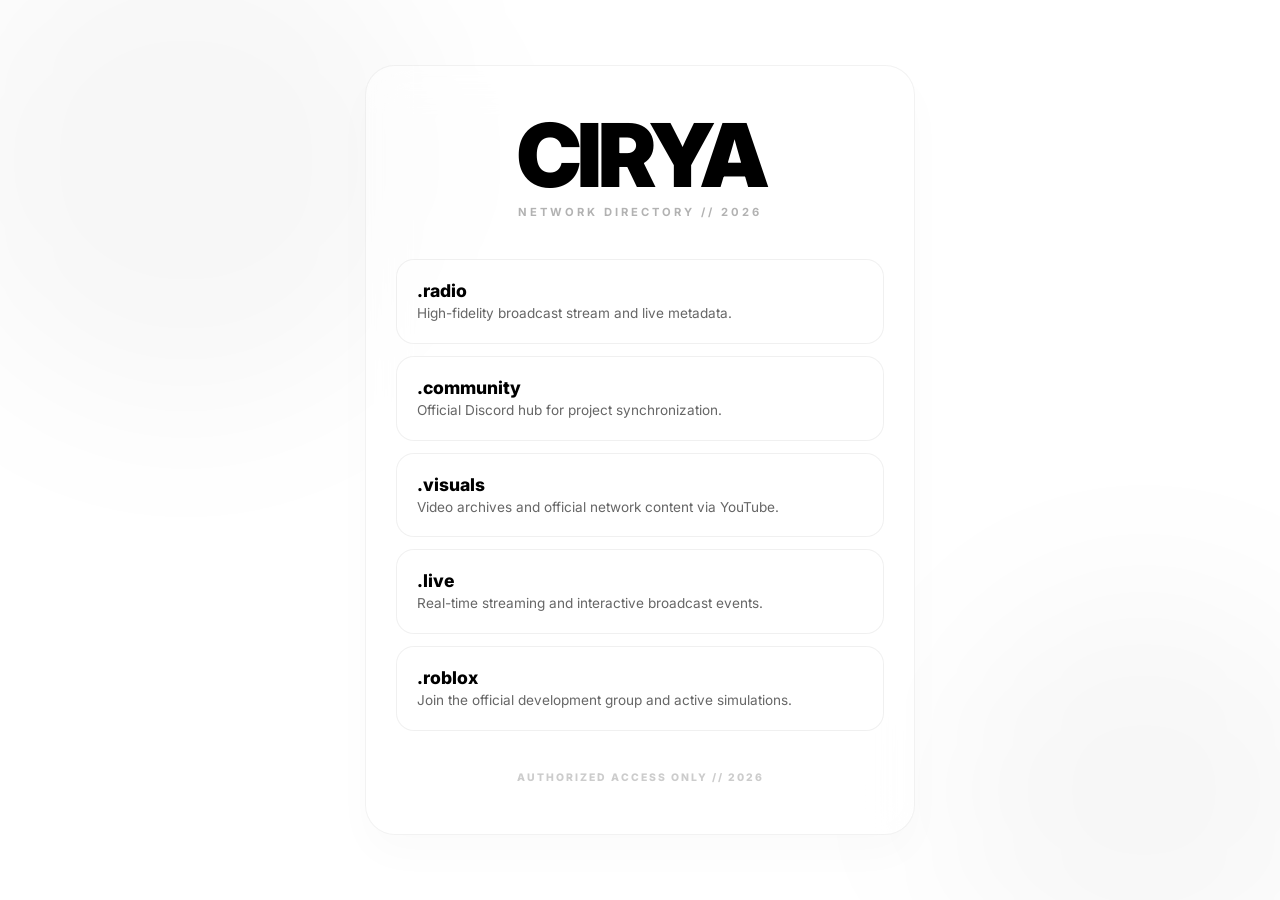
==== commit 2eaa3e06: "Update print statement from 'Hello' to 'Goodbye'" ====
--- a/index.html
+++ b/index.html
@@ -1,168 +1,12 @@
 <!DOCTYPE html>
-<!-- Exported with ReFramer.site --><!-- Made in Framer · framer.com ✨ --><!-- Published Apr 13, 2026, 9:49 AM UTC --><html dir="ltr"><head>
-	<meta charset="utf-8">
-	
-	
-	<script>try{if(localStorage.get("__framer_force_showing_editorbar_since")){const n=document.createElement("link");n.rel = "modulepreload";n.href="https://framer.com/edit/init.mjs";document.head.appendChild(n)}}catch(e){}</script>
-	<!-- Start of headStart -->
-    
-    <!-- End of headStart -->
-	<meta name="viewport" content="width=device-width">
-	<meta name="generator" content="Framer b47b624">
-	<title>Cirya - 2026</title>
-    <meta name="description" content="Cirya is coming soon with the newest technology, website and more.">
-    <meta name="framer-search-index" content="https://framerusercontent.com/sites/4qu0mDdJnV3vM7BEq8bSRa/searchIndex-FU5CTtYvYEjt.json">
-    <meta name="framer-search-index-fallback" content="https://framerusercontent.com/sites/4qu0mDdJnV3vM7BEq8bSRa/searchIndex-J2R4K6VKLalt.json">
-    <link href="https://framerusercontent.com/images/216Psk9rr6HoYQnXLSCj9Ck0bEc.png" rel="icon" media="(prefers-color-scheme: light)">
-    <link href="https://framerusercontent.com/images/rDop3zlvY8qArR6OWCJFouVi8u8.png" rel="icon" media="(prefers-color-scheme: dark)">
-    <!-- Open Graph / Facebook -->
-    <meta property="og:type" content="website">
-    <meta property="og:title" content="Cirya - 2026">
-    <meta property="og:description" content="Cirya is coming soon with the newest technology, website and more.">
-    <meta property="og:image" content="https://framerusercontent.com/images/n9Gg85PBEYUrreS95bywDQNeDs.png">
-    <!-- Twitter -->
-    <meta name="twitter:card" content="summary_large_image">
-    <meta name="twitter:title" content="Cirya - 2026">
-    <meta name="twitter:description" content="Cirya is coming soon with the newest technology, website and more.">
-    <meta name="twitter:image" content="https://framerusercontent.com/images/n9Gg85PBEYUrreS95bywDQNeDs.png">
-	
-	<style data-framer-font-css=""></style>
-	
-	<meta name="robots" content="max-image-preview:large"><link rel="canonical" href="https://different-cube-287399.framer.app/"><meta property="og:url" content="https://different-cube-287399.framer.app/"><style data-framer-breakpoint-css="">@media(min-width: 1200px){.hidden-1hmeqms{display:none!important}}@media(min-width: 810px) and (max-width: 1199.98px){.hidden-1i9n4iw{display:none!important}}@media(max-width: 809.98px){.hidden-lbxd7d{display:none!important}}</style><style data-framer-css-ssr-minified="" data-framer-components="framer-lib-cursors-host framer-urrzw PropertyOverrides framer-lib-combinedCSSRules">html,body,#main{box-sizing:border-box;margin:0;padding:0}:root{-webkit-font-smoothing:antialiased;-moz-osx-font-smoothing:grayscale}*{box-sizing:border-box;-webkit-font-smoothing:inherit}h1,h2,h3,h4,h5,h6,p,figure{margin:0}body,input,textarea,select,button{font-family:sans-serif;font-size:12px}@supports (z-index:calc(infinity)){#__framer-badge-container{--infinity:infinity}}#__framer-badge-container{pointer-events:none;width:100%;z-index:calc(var(--infinity,2147480000));justify-content:flex-end;padding:20px;display:flex;position:fixed;bottom:0}@supports (background:-webkit-named-image(i)) and (not (grid-template-rows:subgrid)){body{--framer-will-change-override:transform}}@supports (background:-webkit-named-image(i)) and (not (position-area:top right)){body{--framer-will-change-filter-override:filter}}[data-framer-component-type=Text] div div span,[data-framer-component-type=Text] a div span,[data-framer-component-type=Text] span span span,[data-framer-component-type=Text] p span span,[data-framer-component-type=Text] h1 span span,[data-framer-component-type=Text] h2 span span,[data-framer-component-type=Text] h3 span span,[data-framer-component-type=Text] h4 span span,[data-framer-component-type=Text] h5 span span,[data-framer-component-type=Text] h6 span span,[data-framer-component-type=Text] a{font-family:var(--font-family);font-style:var(--font-style);font-weight:min(calc(var(--framer-font-weight-increase,0) + var(--font-weight,400)),900);color:var(--text-color);letter-spacing:var(--letter-spacing);font-size:var(--font-size);text-transform:var(--text-transform);--text-decoration:var(--framer-text-decoration-style,solid)var(--framer-text-decoration,none)var(--framer-text-decoration-color,currentcolor)var(--framer-text-decoration-thickness,auto);--text-decoration-skip-ink:var(--framer-text-decoration-skip-ink);--text-underline-offset:var(--framer-text-decoration-offset);line-height:var(--line-height);--font-family:var(--framer-font-family);--font-style:var(--framer-font-style);--font-weight:var(--framer-font-weight);--text-color:var(--framer-text-color);--letter-spacing:var(--framer-letter-spacing);--font-size:var(--framer-font-size);--text-transform:var(--framer-text-transform);--line-height:var(--framer-line-height)}@supports not (color:color(display-p3 1 1 1)){p.framer-text,div.framer-text,h1.framer-text,h2.framer-text,h3.framer-text,h4.framer-text,h5.framer-text,h6.framer-text,li.framer-text,ol.framer-text,ul.framer-text,span.framer-text:not([data-text-fill]){color:var(--framer-blockquote-text-color-rgb,var(--framer-blockquote-text-color,var(--framer-text-color-rgb,var(--framer-text-color,#000))));-webkit-text-stroke-color:var(--framer-text-stroke-color-rgb,var(--framer-text-stroke-color,initial))}mark.framer-text{background-color:var(--framer-blockquote-text-background-color-rgb,var(--framer-blockquote-text-background-color,var(--framer-text-background-color-rgb,var(--framer-text-background-color,initial))))}}@supports not (color:color(display-p3 1 1 1)){code.framer-text,code.framer-text span.framer-text:not([data-text-fill]){color:var(--framer-blockquote-text-color-rgb,var(--framer-blockquote-text-color,var(--framer-code-text-color-rgb,var(--framer-code-text-color,var(--framer-text-color-rgb,var(--framer-text-color,#000))))))}}@supports not (color:color(display-p3 1 1 1)){a.framer-text,span.framer-text[data-nested-link]{color:var(--framer-blockquote-text-color-rgb,var(--framer-blockquote-text-color,var(--framer-link-text-color-rgb,var(--framer-link-text-color,var(--framer-text-color-rgb,var(--framer-text-color,#000))))));background-color:var(--framer-link-text-background-color-rgb,var(--framer-link-text-background-color,initial));-webkit-text-decoration-color:var(--framer-link-text-decoration-color-rgb,var(--framer-link-text-decoration-color,var(--framer-text-decoration-color-rgb,var(--framer-text-decoration-color,currentcolor))));text-decoration-color:var(--framer-link-text-decoration-color-rgb,var(--framer-link-text-decoration-color,var(--framer-text-decoration-color-rgb,var(--framer-text-decoration-color,currentcolor))))}}@supports not (color:color(display-p3 1 1 1)){code.framer-text a.framer-text,code.framer-text a.framer-text span.framer-text:not([data-text-fill]),code.framer-text span.framer-text[data-nested-link],code.framer-text span.framer-text[data-nested-link] span.framer-text:not([data-text-fill]){color:var(--framer-blockquote-text-color-rgb,var(--framer-blockquote-text-color,var(--framer-link-text-color-rgb,var(--framer-link-text-color,var(--framer-code-text-color-rgb,var(--framer-code-text-color,var(--framer-text-color-rgb,var(--framer-text-color,#000))))))))}}@supports not (color:color(display-p3 1 1 1)){a.framer-text:hover,span.framer-text[data-nested-link]:hover{color:var(--framer-link-hover-text-color-rgb,var(--framer-link-hover-text-color,var(--framer-blockquote-text-color-rgb,var(--framer-blockquote-text-color,var(--framer-link-text-color-rgb,var(--framer-link-text-color,var(--framer-text-color-rgb,var(--framer-text-color,#000))))))));background-color:var(--framer-link-hover-text-background-color-rgb,var(--framer-link-hover-text-background-color,var(--framer-link-text-background-color-rgb,var(--framer-link-text-background-color,var(--framer-text-background-color-rgb,var(--framer-text-background-color,initial))))));-webkit-text-decoration-color:var(--framer-link-hover-text-decoration-color-rgb,var(--framer-link-hover-text-decoration-color,var(--framer-link-text-decoration-color-rgb,var(--framer-link-text-decoration-color,var(--framer-text-decoration-color-rgb,var(--framer-text-decoration-color,currentcolor))))));text-decoration-color:var(--framer-link-hover-text-decoration-color-rgb,var(--framer-link-hover-text-decoration-color,var(--framer-link-text-decoration-color-rgb,var(--framer-link-text-decoration-color,var(--framer-text-decoration-color-rgb,var(--framer-text-decoration-color,currentcolor))))))}}@supports not (color:color(display-p3 1 1 1)){code.framer-text a.framer-text:hover,code.framer-text span.framer-text[data-nested-link]:hover{color:var(--framer-link-hover-text-color-rgb,var(--framer-link-hover-text-color,var(--framer-blockquote-text-color-rgb,var(--framer-blockquote-text-color,var(--framer-link-text-color-rgb,var(--framer-link-text-color,var(--framer-code-text-color-rgb,var(--framer-code-text-color,var(--framer-text-color-rgb,var(--framer-text-color,#000))))))))))}}@supports not (color:color(display-p3 1 1 1)){a.framer-text[data-framer-page-link-current],span.framer-text[data-framer-page-link-current]{color:var(--framer-link-current-text-color-rgb,var(--framer-link-current-text-color,var(--framer-link-text-color-rgb,var(--framer-link-text-color,var(--framer-text-color-rgb,var(--framer-text-color,#000))))));background-color:var(--framer-link-current-text-background-color-rgb,var(--framer-link-current-text-background-color,var(--framer-link-text-background-color-rgb,var(--framer-link-text-background-color,var(--framer-text-background-color-rgb,var(--framer-text-background-color,initial))))));-webkit-text-decoration-color:var(--framer-link-current-text-decoration-color-rgb,var(--framer-link-current-text-decoration-color,var(--framer-link-text-decoration-color-rgb,var(--framer-link-text-decoration-color,var(--framer-text-decoration-color-rgb,var(--framer-text-decoration-color,currentcolor))))));text-decoration-color:var(--framer-link-current-text-decoration-color-rgb,var(--framer-link-current-text-decoration-color,var(--framer-link-text-decoration-color-rgb,var(--framer-link-text-decoration-color,var(--framer-text-decoration-color-rgb,var(--framer-text-decoration-color,currentcolor))))))}}@supports not (color:color(display-p3 1 1 1)){code.framer-text a.framer-text[data-framer-page-link-current],code.framer-text a.framer-text[data-framer-page-link-current] span.framer-text:not([data-text-fill]),code.framer-text span.framer-text[data-framer-page-link-current],code.framer-text span.framer-text[data-framer-page-link-current] span.framer-text:not([data-text-fill]){color:var(--framer-link-current-text-color-rgb,var(--framer-link-current-text-color,var(--framer-link-text-color-rgb,var(--framer-link-text-color,var(--framer-code-text-color-rgb,var(--framer-code-text-color,var(--framer-text-color-rgb,var(--framer-text-color,#000))))))));background-color:var(--framer-link-current-text-background-color-rgb,var(--framer-link-current-text-background-color,var(--framer-link-text-background-color-rgb,var(--framer-link-text-background-color,var(--framer-text-background-color-rgb,var(--framer-text-background-color,initial))))))}}@supports not (color:color(display-p3 1 1 1)){a.framer-text[data-framer-page-link-current]:hover,span.framer-text[data-framer-page-link-current]:hover{color:var(--framer-link-hover-text-color-rgb,var(--framer-link-hover-text-color,var(--framer-link-current-text-color-rgb,var(--framer-link-current-text-color,var(--framer-link-text-color-rgb,var(--framer-link-text-color,var(--framer-code-text-color-rgb,var(--framer-code-text-color,var(--framer-text-color-rgb,var(--framer-text-color,#000))))))))));background-color:var(--framer-link-hover-text-background-color-rgb,var(--framer-link-hover-text-background-color,var(--framer-link-current-text-background-color-rgb,var(--framer-link-current-text-background-color,var(--framer-link-text-background-color-rgb,var(--framer-link-text-background-color,initial))))));-webkit-text-decoration-color:var(--framer-link-hover-text-decoration-color-rgb,var(--framer-link-hover-text-decoration-color,var(--framer-link-current-text-decoration-color-rgb,var(--framer-link-current-text-decoration-color,var(--framer-link-text-decoration-color-rgb,var(--framer-link-text-decoration-color,var(--framer-text-decoration-color-rgb,var(--framer-text-decoration-color,currentcolor))))))));text-decoration-color:var(--framer-link-hover-text-decoration-color-rgb,var(--framer-link-hover-text-decoration-color,var(--framer-link-current-text-decoration-color-rgb,var(--framer-link-current-text-decoration-color,var(--framer-link-text-decoration-color-rgb,var(--framer-link-text-decoration-color,var(--framer-text-decoration-color-rgb,var(--framer-text-decoration-color,currentcolor))))))))}}@supports not (color:color(display-p3 1 1 1)){code.framer-text a.framer-text[data-framer-page-link-current]:hover,code.framer-text a.framer-text[data-framer-page-link-current]:hover span.framer-text:not([data-text-fill]),code.framer-text span.framer-text[data-framer-page-link-current]:hover,code.framer-text span.framer-text[data-framer-page-link-current]:hover span.framer-text:not([data-text-fill]){color:var(--framer-link-hover-text-color-rgb,var(--framer-link-hover-text-color,var(--framer-link-current-text-color-rgb,var(--framer-link-current-text-color,var(--framer-link-text-color-rgb,var(--framer-link-text-color,var(--framer-code-text-color-rgb,var(--framer-code-text-color,var(--framer-text-color-rgb,var(--framer-text-color,#000))))))))));background-color:var(--framer-link-hover-text-background-color-rgb,var(--framer-link-hover-text-background-color,var(--framer-link-current-text-background-color-rgb,var(--framer-link-current-text-background-color,var(--framer-link-text-background-color-rgb,var(--framer-link-text-background-color,initial))))))}}@supports not (aspect-ratio:1){.framer-text-module:not([data-width=fit])[style*=aspect-ratio]{position:relative!important}.framer-text-module:not([data-width=fit])[style*=aspect-ratio]:before{content:"";padding-bottom:calc(100%/calc(var(--aspect-ratio)));display:block}.framer-text-module[data-width=fill]>:first-child,.framer-text-module[data-width=fill]>.ssr-variant>:first-child,.framer-text-module:not([data-width=fit])[style*=aspect-ratio]>:first-child,.framer-text-module:not([data-width=fit])[style*=aspect-ratio]>.ssr-variant>:first-child{position:absolute;top:0;left:0;height:100%!important}}@supports not (overflow:clip){:root{--overflow-clip-fallback:hidden}}@supports (background:-webkit-named-image(i)) and (not (contain-intrinsic-size:inherit)){div.framer-text,p.framer-text,h1.framer-text,h2.framer-text,h3.framer-text,h4.framer-text,h5.framer-text,h6.framer-text,ol.framer-text,ul.framer-text,li.framer-text,blockquote.framer-text,.framer-text.framer-image{display:var(--text-truncation-display-inline-for-safari-16,revert)}div.framer-text:after,p.framer-text:after,h1.framer-text:after,h2.framer-text:after,h3.framer-text:after,h4.framer-text:after,h5.framer-text:after,h6.framer-text:after,ol.framer-text:after,ul.framer-text:after,li.framer-text:after,blockquote.framer-text:after,.framer-text.framer-image:after{content:var(--text-truncation-line-break-for-safari-16);white-space:pre}.framer-text.framer-text-module,.framer-text.framer-table-wrapper{display:var(--text-truncation-display-none-for-safari-16,revert)}p.framer-text[data-text-fill]{display:var(--text-truncation-display-inline-for-safari-16,inline-block)}}@supports (corner-shape:superellipse(2)){:root{--one-if-corner-shape-supported:1}}.framer-cursor-none,.framer-cursor-none *{cursor:none!important}.framer-pointer-events-none,.framer-pointer-events-none *{pointer-events:none!important}@supports (aspect-ratio:1){body{--framer-aspect-ratio-supported:auto}}.framer-urrzw.framer-18909uo,.framer-urrzw .framer-18909uo{display:block}.framer-urrzw.framer-1hmeqms{height:1000px;overflow:var(--overflow-clip-fallback,clip);will-change:var(--framer-will-change-filter-override,filter);width:1200px;position:relative}.framer-urrzw .framer-1vtdid8-container,.framer-urrzw .framer-1pq9qut-container{flex:none;height:1000px;position:absolute;top:0;left:0;right:0}@media (min-width:810px) and (max-width:1199.98px){.framer-urrzw.framer-1hmeqms{width:810px}}@media (max-width:809.98px){.framer-urrzw.framer-1hmeqms{width:390px}}.ssr-variant{display:contents}body{--framer-will-change-override:none}@supports (background:-webkit-named-image(i)) and (not (grid-template-rows:subgrid)){body{--framer-will-change-override:transform}}body{--framer-will-change-filter-override:none}@supports (background:-webkit-named-image(i)) and (not (position-area:top right)){body{--framer-will-change-filter-override:filter}}[data-framer-component-type]{position:absolute}[data-framer-component-type=Text]{cursor:inherit}[data-framer-component-text-autosized] *{white-space:pre}[data-framer-component-type=Text]>*{text-align:var(--framer-text-alignment,start)}[data-framer-component-type=Text] span span,[data-framer-component-type=Text] p span,[data-framer-component-type=Text] h1 span,[data-framer-component-type=Text] h2 span,[data-framer-component-type=Text] h3 span,[data-framer-component-type=Text] h4 span,[data-framer-component-type=Text] h5 span,[data-framer-component-type=Text] h6 span{display:block}[data-framer-component-type=Text] span span span,[data-framer-component-type=Text] p span span,[data-framer-component-type=Text] h1 span span,[data-framer-component-type=Text] h2 span span,[data-framer-component-type=Text] h3 span span,[data-framer-component-type=Text] h4 span span,[data-framer-component-type=Text] h5 span span,[data-framer-component-type=Text] h6 span span{display:unset}[data-framer-component-type=Text] div div span,[data-framer-component-type=Text] a div span,[data-framer-component-type=Text] span span span,[data-framer-component-type=Text] p span span,[data-framer-component-type=Text] h1 span span,[data-framer-component-type=Text] h2 span span,[data-framer-component-type=Text] h3 span span,[data-framer-component-type=Text] h4 span span,[data-framer-component-type=Text] h5 span span,[data-framer-component-type=Text] h6 span span,[data-framer-component-type=Text] a{font-family:var(--font-family);font-style:var(--font-style);font-weight:min(calc(var(--framer-font-weight-increase,0) + var(--font-weight,400)),900);color:var(--text-color);letter-spacing:var(--letter-spacing);font-size:var(--font-size);text-transform:var(--text-transform);--text-decoration:var(--framer-text-decoration-style,solid)var(--framer-text-decoration,none)var(--framer-text-decoration-color,currentcolor)var(--framer-text-decoration-thickness,auto);--text-decoration-skip-ink:var(--framer-text-decoration-skip-ink);--text-underline-offset:var(--framer-text-decoration-offset);line-height:var(--line-height);--font-family:var(--framer-font-family);--font-style:var(--framer-font-style);--font-weight:var(--framer-font-weight);--text-color:var(--framer-text-color);--letter-spacing:var(--framer-letter-spacing);--font-size:var(--framer-font-size);--text-transform:var(--framer-text-transform);--line-height:var(--framer-line-height)}[data-framer-component-type=Text] a,[data-framer-component-type=Text] a div span,[data-framer-component-type=Text] a span span span,[data-framer-component-type=Text] a p span span,[data-framer-component-type=Text] a h1 span span,[data-framer-component-type=Text] a h2 span span,[data-framer-component-type=Text] a h3 span span,[data-framer-component-type=Text] a h4 span span,[data-framer-component-type=Text] a h5 span span,[data-framer-component-type=Text] a h6 span span{--font-family:var(--framer-link-font-family,var(--framer-font-family));--font-style:var(--framer-link-font-style,var(--framer-font-style));--font-weight:var(--framer-link-font-weight,var(--framer-font-weight));--text-color:var(--framer-link-text-color,var(--framer-text-color));--font-size:var(--framer-link-font-size,var(--framer-font-size));--text-transform:var(--framer-link-text-transform,var(--framer-text-transform));--text-decoration:var(--framer-link-text-decoration-style,var(--framer-text-decoration-style,solid))var(--framer-link-text-decoration,var(--framer-text-decoration,none))var(--framer-link-text-decoration-color,var(--framer-text-decoration-color,currentcolor))var(--framer-link-text-decoration-thickness,var(--framer-text-decoration-thickness,auto));--text-decoration-skip-ink:var(--framer-link-text-decoration-skip-ink,var(--framer-text-decoration-skip-ink));--text-underline-offset:var(--framer-link-text-decoration-offset,var(--framer-text-decoration-offset))}[data-framer-component-type=Text] a:hover,[data-framer-component-type=Text] a div span:hover,[data-framer-component-type=Text] a span span span:hover,[data-framer-component-type=Text] a p span span:hover,[data-framer-component-type=Text] a h1 span span:hover,[data-framer-component-type=Text] a h2 span span:hover,[data-framer-component-type=Text] a h3 span span:hover,[data-framer-component-type=Text] a h4 span span:hover,[data-framer-component-type=Text] a h5 span span:hover,[data-framer-component-type=Text] a h6 span span:hover{--font-family:var(--framer-link-hover-font-family,var(--framer-link-font-family,var(--framer-font-family)));--font-style:var(--framer-link-hover-font-style,var(--framer-link-font-style,var(--framer-font-style)));--font-weight:var(--framer-link-hover-font-weight,var(--framer-link-font-weight,var(--framer-font-weight)));--text-color:var(--framer-link-hover-text-color,var(--framer-link-text-color,var(--framer-text-color)));--font-size:var(--framer-link-hover-font-size,var(--framer-link-font-size,var(--framer-font-size)));--text-transform:var(--framer-link-hover-text-transform,var(--framer-link-text-transform,var(--framer-text-transform)));--text-decoration:var(--framer-link-hover-text-decoration-style,var(--framer-link-text-decoration-style,var(--framer-text-decoration-style,solid)))var(--framer-link-hover-text-decoration,var(--framer-link-text-decoration,var(--framer-text-decoration,none)))var(--framer-link-hover-text-decoration-color,var(--framer-link-text-decoration-color,var(--framer-text-decoration-color,currentcolor)))var(--framer-link-hover-text-decoration-thickness,var(--framer-link-text-decoration-thickness,var(--framer-text-decoration-thickness,auto)));--text-decoration-skip-ink:var(--framer-link-hover-text-decoration-skip-ink,var(--framer-link-text-decoration-skip-ink,var(--framer-text-decoration-skip-ink)));--text-underline-offset:var(--framer-link-hover-text-decoration-offset,var(--framer-link-text-decoration-offset,var(--framer-text-decoration-offset)))}[data-framer-component-type=Text].isCurrent a,[data-framer-component-type=Text].isCurrent a div span,[data-framer-component-type=Text].isCurrent a span span span,[data-framer-component-type=Text].isCurrent a p span span,[data-framer-component-type=Text].isCurrent a h1 span span,[data-framer-component-type=Text].isCurrent a h2 span span,[data-framer-component-type=Text].isCurrent a h3 span span,[data-framer-component-type=Text].isCurrent a h4 span span,[data-framer-component-type=Text].isCurrent a h5 span span,[data-framer-component-type=Text].isCurrent a h6 span span{--font-family:var(--framer-link-current-font-family,var(--framer-link-font-family,var(--framer-font-family)));--font-style:var(--framer-link-current-font-style,var(--framer-link-font-style,var(--framer-font-style)));--font-weight:var(--framer-link-current-font-weight,var(--framer-link-font-weight,var(--framer-font-weight)));--text-color:var(--framer-link-current-text-color,var(--framer-link-text-color,var(--framer-text-color)));--font-size:var(--framer-link-current-font-size,var(--framer-link-font-size,var(--framer-font-size)));--text-transform:var(--framer-link-current-text-transform,var(--framer-link-text-transform,var(--framer-text-transform)));--text-decoration:var(--framer-link-current-text-decoration-style,var(--framer-link-text-decoration-style,var(--framer-text-decoration-style,solid)))var(--framer-link-current-text-decoration,var(--framer-link-text-decoration,var(--framer-text-decoration,none)))var(--framer-link-current-text-decoration-color,var(--framer-link-text-decoration-color,var(--framer-text-decoration-color,currentcolor)))var(--framer-link-current-text-decoration-thickness,var(--framer-link-text-decoration-thickness,var(--framer-text-decoration-thickness,auto)));--text-decoration-skip-ink:var(--framer-link-current-text-decoration-skip-ink,var(--framer-link-text-decoration-skip-ink,var(--framer-text-decoration-skip-ink)));--text-underline-offset:var(--framer-link-current-text-decoration-offset,var(--framer-link-text-decoration-offset,var(--framer-text-decoration-offset)))}[data-framer-component-type=RichTextContainer]{outline:none;flex-direction:column;flex-shrink:0;justify-content:flex-start;display:flex}p.framer-text,div.framer-text,figure.framer-text,h1.framer-text,h2.framer-text,h3.framer-text,h4.framer-text,h5.framer-text,h6.framer-text,ol.framer-text,ul.framer-text{margin:0;padding:0}p.framer-text,div.framer-text,h1.framer-text,h2.framer-text,h3.framer-text,h4.framer-text,h5.framer-text,h6.framer-text,li.framer-text,ol.framer-text,ul.framer-text,mark.framer-text,span.framer-text:not([data-text-fill]){font-family:var(--framer-font-family-preview,var(--framer-blockquote-font-family,var(--framer-font-family,Inter,Inter Placeholder,sans-serif)));font-style:var(--framer-font-style-preview,var(--framer-blockquote-font-style,var(--framer-font-style,normal)));font-weight:var(--framer-font-weight-preview,var(--framer-blockquote-font-weight,var(--framer-font-weight,400)));color:var(--framer-blockquote-text-color,var(--framer-text-color,#000));font-size:calc(var(--framer-blockquote-font-size,var(--framer-font-size,16px))*var(--framer-font-size-scale,1));letter-spacing:var(--framer-blockquote-letter-spacing,var(--framer-letter-spacing,0));text-transform:var(--framer-blockquote-text-transform,var(--framer-text-transform,none));-webkit-text-decoration-line:var(--framer-blockquote-text-decoration,var(--framer-text-decoration,initial));text-decoration-line:var(--framer-blockquote-text-decoration,var(--framer-text-decoration,initial));-webkit-text-decoration-style:var(--framer-blockquote-text-decoration-style,var(--framer-text-decoration-style,initial));text-decoration-style:var(--framer-blockquote-text-decoration-style,var(--framer-text-decoration-style,initial));-webkit-text-decoration-color:var(--framer-blockquote-text-decoration-color,var(--framer-text-decoration-color,initial));text-decoration-color:var(--framer-blockquote-text-decoration-color,var(--framer-text-decoration-color,initial));text-decoration-thickness:var(--framer-blockquote-text-decoration-thickness,var(--framer-text-decoration-thickness,initial));text-decoration-skip-ink:var(--framer-blockquote-text-decoration-skip-ink,var(--framer-text-decoration-skip-ink,initial));text-underline-offset:var(--framer-blockquote-text-decoration-offset,var(--framer-text-decoration-offset,initial));line-height:var(--framer-blockquote-line-height,var(--framer-line-height,1.2em));text-align:var(--framer-blockquote-text-alignment,var(--framer-text-alignment,start));-webkit-text-stroke-width:var(--framer-text-stroke-width,initial);-webkit-text-stroke-color:var(--framer-text-stroke-color,initial);-moz-font-feature-settings:var(--framer-font-open-type-features,initial);-webkit-font-feature-settings:var(--framer-font-open-type-features,initial);font-feature-settings:var(--framer-font-open-type-features,initial);font-variation-settings:var(--framer-font-variation-axes-preview,var(--framer-font-variation-axes,normal));text-wrap:var(--framer-text-wrap-override,var(--framer-text-wrap))}mark.framer-text,p.framer-text,div.framer-text,h1.framer-text,h2.framer-text,h3.framer-text,h4.framer-text,h5.framer-text,h6.framer-text,li.framer-text,ol.framer-text,ul.framer-text{background-color:var(--framer-blockquote-text-background-color,var(--framer-text-background-color,initial));border-radius:var(--framer-blockquote-text-background-radius,var(--framer-text-background-radius,initial));corner-shape:var(--framer-blockquote-text-background-corner-shape,var(--framer-text-background-corner-shape,initial));padding:var(--framer-blockquote-text-background-padding,var(--framer-text-background-padding,initial))}@supports not (color:color(display-p3 1 1 1)){p.framer-text,div.framer-text,h1.framer-text,h2.framer-text,h3.framer-text,h4.framer-text,h5.framer-text,h6.framer-text,li.framer-text,ol.framer-text,ul.framer-text,span.framer-text:not([data-text-fill]){color:var(--framer-blockquote-text-color-rgb,var(--framer-blockquote-text-color,var(--framer-text-color-rgb,var(--framer-text-color,#000))));-webkit-text-stroke-color:var(--framer-text-stroke-color-rgb,var(--framer-text-stroke-color,initial))}mark.framer-text{background-color:var(--framer-blockquote-text-background-color-rgb,var(--framer-blockquote-text-background-color,var(--framer-text-background-color-rgb,var(--framer-text-background-color,initial))))}}.framer-fit-text .framer-text{white-space:nowrap;white-space-collapse:preserve}strong.framer-text{font-family:var(--framer-blockquote-font-family-bold,var(--framer-font-family-bold));font-style:var(--framer-blockquote-font-style-bold,var(--framer-font-style-bold));font-weight:var(--framer-blockquote-font-weight-bold,var(--framer-font-weight-bold,bolder));font-variation-settings:var(--framer-blockquote-font-variation-axes-bold,var(--framer-font-variation-axes-bold))}em.framer-text{font-family:var(--framer-blockquote-font-family-italic,var(--framer-font-family-italic));font-style:var(--framer-blockquote-font-style-italic,var(--framer-font-style-italic,italic));font-weight:var(--framer-blockquote-font-weight-italic,var(--framer-font-weight-italic));font-variation-settings:var(--framer-blockquote-font-variation-axes-italic,var(--framer-font-variation-axes-italic))}em.framer-text>strong.framer-text{font-family:var(--framer-blockquote-font-family-bold-italic,var(--framer-font-family-bold-italic));font-style:var(--framer-blockquote-font-style-bold-italic,var(--framer-font-style-bold-italic,italic));font-weight:var(--framer-blockquote-font-weight-bold-italic,var(--framer-font-weight-bold-italic,bolder));font-variation-settings:var(--framer-blockquote-font-variation-axes-bold-italic,var(--framer-font-variation-axes-bold-italic))}p.framer-text:not(:first-child),div.framer-text:not(:first-child),h1.framer-text:not(:first-child),h2.framer-text:not(:first-child),h3.framer-text:not(:first-child),h4.framer-text:not(:first-child),h5.framer-text:not(:first-child),h6.framer-text:not(:first-child),ol.framer-text:not(:first-child),ul.framer-text:not(:first-child),blockquote.framer-text:not(:first-child),table.framer-text:not(:first-child),figure.framer-text:not(:first-child),.framer-image.framer-text:not(:first-child){margin-top:var(--framer-blockquote-paragraph-spacing,var(--framer-paragraph-spacing,0))}li.framer-text>ul.framer-text:nth-child(2),li.framer-text>ol.framer-text:nth-child(2){margin-top:0}.framer-text[data-text-fill]{-webkit-text-fill-color:transparent;padding:max(0em,calc(calc(1.3em - var(--framer-blockquote-line-height,var(--framer-line-height,1.3em)))/2));margin:min(0em,calc(calc(1.3em - var(--framer-blockquote-line-height,var(--framer-line-height,1.3em)))/-2));-webkit-background-clip:text;background-clip:text;display:inline-block}code.framer-text,code.framer-text span.framer-text:not([data-text-fill]){font-family:var(--framer-code-font-family,var(--framer-font-family,Inter,Inter Placeholder,sans-serif));font-style:var(--framer-blockquote-font-style,var(--framer-code-font-style,var(--framer-font-style,normal)));font-weight:var(--framer-blockquote-font-weight,var(--framer-code-font-weight,var(--framer-font-weight,400)));color:var(--framer-blockquote-text-color,var(--framer-code-text-color,var(--framer-text-color,#000)));font-size:calc(var(--framer-blockquote-font-size,var(--framer-font-size,16px))*var(--framer-font-size-scale,1));letter-spacing:var(--framer-blockquote-letter-spacing,var(--framer-letter-spacing,0));line-height:var(--framer-blockquote-line-height,var(--framer-line-height,1.2em))}@supports not (color:color(display-p3 1 1 1)){code.framer-text,code.framer-text span.framer-text:not([data-text-fill]){color:var(--framer-blockquote-text-color-rgb,var(--framer-blockquote-text-color,var(--framer-code-text-color-rgb,var(--framer-code-text-color,var(--framer-text-color-rgb,var(--framer-text-color,#000))))))}}blockquote.framer-text{unicode-bidi:initial;margin-block-start:initial;margin-block-end:initial;margin-inline-start:initial;margin-inline-end:initial}a.framer-text,a.framer-text span.framer-text:not([data-text-fill]),span.framer-text[data-nested-link],span.framer-text[data-nested-link] span.framer-text:not([data-text-fill]){color:inherit;font-family:var(--framer-font-family-preview,var(--framer-blockquote-font-family,var(--framer-link-font-family,var(--framer-font-family,Inter,Inter Placeholder,sans-serif))));font-style:var(--framer-font-style-preview,var(--framer-blockquote-font-style,var(--framer-link-font-style,var(--framer-font-style,normal))));font-weight:var(--framer-font-weight-preview,var(--framer-blockquote-font-weight,var(--framer-link-font-weight,var(--framer-font-weight,400))));font-size:calc(var(--framer-blockquote-font-size,var(--framer-font-size,16px))*var(--framer-font-size-scale,1));text-transform:var(--framer-blockquote-text-transform,var(--framer-link-text-transform,var(--framer-text-transform,none)));cursor:var(--framer-custom-cursors,pointer);background-color:initial;border-radius:var(--framer-link-text-background-radius,initial);corner-shape:var(--framer-link-text-background-corner-shape,initial);padding:var(--framer-link-text-background-padding,initial)}a.framer-text,span.framer-text[data-nested-link]{color:var(--framer-blockquote-text-color,var(--framer-link-text-color,var(--framer-text-color,#000)));-webkit-text-decoration-line:var(--framer-blockquote-text-decoration,var(--framer-link-text-decoration,var(--framer-text-decoration,initial)));text-decoration-line:var(--framer-blockquote-text-decoration,var(--framer-link-text-decoration,var(--framer-text-decoration,initial)));-webkit-text-decoration-style:var(--framer-blockquote-text-decoration-style,var(--framer-link-text-decoration-style,var(--framer-text-decoration-style,initial)));text-decoration-style:var(--framer-blockquote-text-decoration-style,var(--framer-link-text-decoration-style,var(--framer-text-decoration-style,initial)));-webkit-text-decoration-color:var(--framer-blockquote-text-decoration-color,var(--framer-link-text-decoration-color,var(--framer-text-decoration-color,initial)));text-decoration-color:var(--framer-blockquote-text-decoration-color,var(--framer-link-text-decoration-color,var(--framer-text-decoration-color,initial)));text-decoration-thickness:var(--framer-blockquote-text-decoration-thickness,var(--framer-link-text-decoration-thickness,var(--framer-text-decoration-thickness,initial)));text-decoration-skip-ink:var(--framer-blockquote-text-decoration-skip-ink,var(--framer-link-text-decoration-skip-ink,var(--framer-text-decoration-skip-ink,initial)));text-underline-offset:var(--framer-blockquote-text-decoration-offset,var(--framer-link-text-decoration-offset,var(--framer-text-decoration-offset,initial)));background-color:var(--framer-link-text-background-color,initial)}@supports not (color:color(display-p3 1 1 1)){a.framer-text,span.framer-text[data-nested-link]{color:var(--framer-blockquote-text-color-rgb,var(--framer-blockquote-text-color,var(--framer-link-text-color-rgb,var(--framer-link-text-color,var(--framer-text-color-rgb,var(--framer-text-color,#000))))));background-color:var(--framer-link-text-background-color-rgb,var(--framer-link-text-background-color,initial));-webkit-text-decoration-color:var(--framer-link-text-decoration-color-rgb,var(--framer-link-text-decoration-color,var(--framer-text-decoration-color-rgb,var(--framer-text-decoration-color,currentcolor))));text-decoration-color:var(--framer-link-text-decoration-color-rgb,var(--framer-link-text-decoration-color,var(--framer-text-decoration-color-rgb,var(--framer-text-decoration-color,currentcolor))))}}code.framer-text a.framer-text,code.framer-text a.framer-text span.framer-text:not([data-text-fill]),code.framer-text span.framer-text[data-nested-link],code.framer-text span.framer-text[data-nested-link] span.framer-text:not([data-text-fill]){font-family:var(--framer-code-font-family,var(--framer-font-family,Inter,Inter Placeholder,sans-serif));font-style:var(--framer-blockquote-font-style,var(--framer-code-font-style,var(--framer-font-style,normal)));font-weight:var(--framer-blockquote-font-weight,var(--framer-code-font-weight,var(--framer-font-weight,400)));color:inherit;font-size:calc(var(--framer-blockquote-font-size,var(--framer-font-size,16px))*var(--framer-font-size-scale,1))}code.framer-text a.framer-text,code.framer-text span.framer-text[data-nested-link]{color:var(--framer-blockquote-text-color,var(--framer-link-text-color,var(--framer-code-text-color,var(--framer-text-color,#000))))}@supports not (color:color(display-p3 1 1 1)){code.framer-text a.framer-text,code.framer-text a.framer-text span.framer-text:not([data-text-fill]),code.framer-text span.framer-text[data-nested-link],code.framer-text span.framer-text[data-nested-link] span.framer-text:not([data-text-fill]){color:var(--framer-blockquote-text-color-rgb,var(--framer-blockquote-text-color,var(--framer-link-text-color-rgb,var(--framer-link-text-color,var(--framer-code-text-color-rgb,var(--framer-code-text-color,var(--framer-text-color-rgb,var(--framer-text-color,#000))))))))}}a.framer-text:hover,a.framer-text:hover span.framer-text:not([data-text-fill]),span.framer-text[data-nested-link]:hover,span.framer-text[data-nested-link]:hover span.framer-text:not([data-text-fill]){font-family:var(--framer-font-family-preview,var(--framer-link-hover-font-family,var(--framer-blockquote-font-family,var(--framer-link-font-family,var(--framer-font-family,Inter,Inter Placeholder,sans-serif)))));font-style:var(--framer-font-style-preview,var(--framer-link-hover-font-style,var(--framer-blockquote-font-style,var(--framer-link-font-style,var(--framer-font-style,normal)))));font-weight:var(--framer-font-weight-preview,var(--framer-link-hover-font-weight,var(--framer-blockquote-font-weight,var(--framer-link-font-weight,var(--framer-font-weight,400)))));font-size:calc(var(--framer-link-hover-font-size,var(--framer-blockquote-font-size,var(--framer-font-size,16px)))*var(--framer-font-size-scale,1));text-transform:var(--framer-link-hover-text-transform,var(--framer-blockquote-text-transform,var(--framer-link-text-transform,var(--framer-text-transform,none))));border-radius:var(--framer-link-hover-text-background-radius,var(--framer-link-text-background-radius,var(--framer-text-background-radius,initial)));corner-shape:var(--framer-link-hover-text-background-corner-shape,var(--framer-link-text-background-corner-shape,var(--framer-text-background-corner-shape,initial)));padding:var(--framer-link-hover-text-background-padding,var(--framer-link-text-background-padding,var(--framer-text-background-padding,initial)))}a.framer-text:hover,span.framer-text[data-nested-link]:hover{color:var(--framer-link-hover-text-color,var(--framer-blockquote-text-color,var(--framer-link-text-color,var(--framer-text-color,#000))));-webkit-text-decoration-line:var(--framer-link-hover-text-decoration,var(--framer-blockquote-text-decoration,var(--framer-link-text-decoration,var(--framer-text-decoration,initial))));text-decoration-line:var(--framer-link-hover-text-decoration,var(--framer-blockquote-text-decoration,var(--framer-link-text-decoration,var(--framer-text-decoration,initial))));-webkit-text-decoration-style:var(--framer-link-hover-text-decoration-style,var(--framer-blockquote-text-decoration-style,var(--framer-link-text-decoration-style,var(--framer-text-decoration-style,initial))));text-decoration-style:var(--framer-link-hover-text-decoration-style,var(--framer-blockquote-text-decoration-style,var(--framer-link-text-decoration-style,var(--framer-text-decoration-style,initial))));-webkit-text-decoration-color:var(--framer-link-hover-text-decoration-color,var(--framer-blockquote-text-decoration-color,var(--framer-link-text-decoration-color,var(--framer-text-decoration-color,initial))));text-decoration-color:var(--framer-link-hover-text-decoration-color,var(--framer-blockquote-text-decoration-color,var(--framer-link-text-decoration-color,var(--framer-text-decoration-color,initial))));text-decoration-thickness:var(--framer-link-hover-text-decoration-thickness,var(--framer-blockquote-text-decoration-thickness,var(--framer-link-text-decoration-thickness,var(--framer-text-decoration-thickness,initial))));text-decoration-skip-ink:var(--framer-link-hover-text-decoration-skip-ink,var(--framer-blockquote-text-decoration-skip-ink,var(--framer-link-text-decoration-skip-ink,var(--framer-text-decoration-skip-ink,initial))));text-underline-offset:var(--framer-link-hover-text-decoration-offset,var(--framer-blockquote-text-decoration-offset,var(--framer-link-text-decoration-offset,var(--framer-text-decoration-offset,initial))));background-color:var(--framer-link-hover-text-background-color,var(--framer-link-text-background-color,var(--framer-text-background-color,initial)))}@supports not (color:color(display-p3 1 1 1)){a.framer-text:hover,span.framer-text[data-nested-link]:hover{color:var(--framer-link-hover-text-color-rgb,var(--framer-link-hover-text-color,var(--framer-blockquote-text-color-rgb,var(--framer-blockquote-text-color,var(--framer-link-text-color-rgb,var(--framer-link-text-color,var(--framer-text-color-rgb,var(--framer-text-color,#000))))))));background-color:var(--framer-link-hover-text-background-color-rgb,var(--framer-link-hover-text-background-color,var(--framer-link-text-background-color-rgb,var(--framer-link-text-background-color,var(--framer-text-background-color-rgb,var(--framer-text-background-color,initial))))));-webkit-text-decoration-color:var(--framer-link-hover-text-decoration-color-rgb,var(--framer-link-hover-text-decoration-color,var(--framer-link-text-decoration-color-rgb,var(--framer-link-text-decoration-color,var(--framer-text-decoration-color-rgb,var(--framer-text-decoration-color,currentcolor))))));text-decoration-color:var(--framer-link-hover-text-decoration-color-rgb,var(--framer-link-hover-text-decoration-color,var(--framer-link-text-decoration-color-rgb,var(--framer-link-text-decoration-color,var(--framer-text-decoration-color-rgb,var(--framer-text-decoration-color,currentcolor))))))}}code.framer-text a.framer-text:hover,code.framer-text span.framer-text[data-nested-link]:hover{color:var(--framer-link-hover-text-color,var(--framer-blockquote-text-color,var(--framer-link-text-color,var(--framer-code-text-color,var(--framer-text-color,#000)))))}@supports not (color:color(display-p3 1 1 1)){code.framer-text a.framer-text:hover,code.framer-text span.framer-text[data-nested-link]:hover{color:var(--framer-link-hover-text-color-rgb,var(--framer-link-hover-text-color,var(--framer-blockquote-text-color-rgb,var(--framer-blockquote-text-color,var(--framer-link-text-color-rgb,var(--framer-link-text-color,var(--framer-code-text-color-rgb,var(--framer-code-text-color,var(--framer-text-color-rgb,var(--framer-text-color,#000))))))))))}}a.framer-text[data-framer-page-link-current],a.framer-text[data-framer-page-link-current] span.framer-text:not([data-text-fill]),span.framer-text[data-framer-page-link-current],span.framer-text[data-framer-page-link-current] span.framer-text:not([data-text-fill]){font-family:var(--framer-font-family-preview,var(--framer-link-current-font-family,var(--framer-link-font-family,var(--framer-font-family,Inter,Inter Placeholder,sans-serif))));font-style:var(--framer-font-style-preview,var(--framer-link-current-font-style,var(--framer-link-font-style,var(--framer-font-style,normal))));font-weight:var(--framer-font-weight-preview,var(--framer-link-current-font-weight,var(--framer-link-font-weight,var(--framer-font-weight,400))));font-size:calc(var(--framer-link-current-font-size,var(--framer-link-font-size,var(--framer-font-size,16px)))*var(--framer-font-size-scale,1));text-transform:var(--framer-link-current-text-transform,var(--framer-link-text-transform,var(--framer-text-transform,none)));border-radius:var(--framer-link-current-text-background-radius,var(--framer-link-text-background-radius,initial));corner-shape:var(--framer-link-current-text-background-corner-shape,var(--framer-link-text-background-corner-shape,initial));padding:var(--framer-link-current-text-background-padding,var(--framer-link-text-background-padding,initial))}a.framer-text[data-framer-page-link-current],span.framer-text[data-framer-page-link-current]{color:var(--framer-link-current-text-color,var(--framer-link-text-color,var(--framer-text-color,#000)));-webkit-text-decoration-line:var(--framer-link-current-text-decoration,var(--framer-link-text-decoration,var(--framer-text-decoration,initial)));text-decoration-line:var(--framer-link-current-text-decoration,var(--framer-link-text-decoration,var(--framer-text-decoration,initial)));-webkit-text-decoration-style:var(--framer-link-current-text-decoration-style,var(--framer-link-text-decoration-style,var(--framer-text-decoration-style,initial)));text-decoration-style:var(--framer-link-current-text-decoration-style,var(--framer-link-text-decoration-style,var(--framer-text-decoration-style,initial)));-webkit-text-decoration-color:var(--framer-link-current-text-decoration-color,var(--framer-link-text-decoration-color,var(--framer-text-decoration-color,initial)));text-decoration-color:var(--framer-link-current-text-decoration-color,var(--framer-link-text-decoration-color,var(--framer-text-decoration-color,initial)));text-decoration-thickness:var(--framer-link-current-text-decoration-thickness,var(--framer-link-text-decoration-thickness,var(--framer-text-decoration-thickness,initial)));text-decoration-skip-ink:var(--framer-link-current-text-decoration-skip-ink,var(--framer-link-text-decoration-skip-ink,var(--framer-text-decoration-skip-ink,initial)));text-underline-offset:var(--framer-link-current-text-decoration-offset,var(--framer-link-text-decoration-offset,var(--framer-text-decoration-offset,initial)));background-color:var(--framer-link-current-text-background-color,var(--framer-link-text-background-color,var(--framer-text-background-color,initial)))}@supports not (color:color(display-p3 1 1 1)){a.framer-text[data-framer-page-link-current],span.framer-text[data-framer-page-link-current]{color:var(--framer-link-current-text-color-rgb,var(--framer-link-current-text-color,var(--framer-link-text-color-rgb,var(--framer-link-text-color,var(--framer-text-color-rgb,var(--framer-text-color,#000))))));background-color:var(--framer-link-current-text-background-color-rgb,var(--framer-link-current-text-background-color,var(--framer-link-text-background-color-rgb,var(--framer-link-text-background-color,var(--framer-text-background-color-rgb,var(--framer-text-background-color,initial))))));-webkit-text-decoration-color:var(--framer-link-current-text-decoration-color-rgb,var(--framer-link-current-text-decoration-color,var(--framer-link-text-decoration-color-rgb,var(--framer-link-text-decoration-color,var(--framer-text-decoration-color-rgb,var(--framer-text-decoration-color,currentcolor))))));text-decoration-color:var(--framer-link-current-text-decoration-color-rgb,var(--framer-link-current-text-decoration-color,var(--framer-link-text-decoration-color-rgb,var(--framer-link-text-decoration-color,var(--framer-text-decoration-color-rgb,var(--framer-text-decoration-color,currentcolor))))))}}code.framer-text a.framer-text[data-framer-page-link-current],code.framer-text a.framer-text[data-framer-page-link-current] span.framer-text:not([data-text-fill]),code.framer-text span.framer-text[data-framer-page-link-current],code.framer-text span.framer-text[data-framer-page-link-current] span.framer-text:not([data-text-fill]){font-family:var(--framer-code-font-family,var(--framer-font-family,Inter,Inter Placeholder,sans-serif));font-style:var(--framer-code-font-style,var(--framer-font-style,normal));font-weight:var(--framer-code-font-weight,var(--framer-font-weight,400));color:inherit;font-size:calc(var(--framer-link-current-font-size,var(--framer-link-font-size,var(--framer-font-size,16px)))*var(--framer-font-size-scale,1))}code.framer-text a.framer-text[data-framer-page-link-current],code.framer-text span.framer-text[data-framer-page-link-current]{color:var(--framer-link-current-text-color,var(--framer-link-text-color,var(--framer-code-text-color,var(--framer-text-color,#000))))}@supports not (color:color(display-p3 1 1 1)){code.framer-text a.framer-text[data-framer-page-link-current],code.framer-text a.framer-text[data-framer-page-link-current] span.framer-text:not([data-text-fill]),code.framer-text span.framer-text[data-framer-page-link-current],code.framer-text span.framer-text[data-framer-page-link-current] span.framer-text:not([data-text-fill]){color:var(--framer-link-current-text-color-rgb,var(--framer-link-current-text-color,var(--framer-link-text-color-rgb,var(--framer-link-text-color,var(--framer-code-text-color-rgb,var(--framer-code-text-color,var(--framer-text-color-rgb,var(--framer-text-color,#000))))))));background-color:var(--framer-link-current-text-background-color-rgb,var(--framer-link-current-text-background-color,var(--framer-link-text-background-color-rgb,var(--framer-link-text-background-color,var(--framer-text-background-color-rgb,var(--framer-text-background-color,initial))))))}}a.framer-text[data-framer-page-link-current]:hover,a.framer-text[data-framer-page-link-current]:hover span.framer-text:not([data-text-fill]),span.framer-text[data-framer-page-link-current]:hover,span.framer-text[data-framer-page-link-current]:hover span.framer-text:not([data-text-fill]){color:inherit;font-family:var(--framer-font-family-preview,var(--framer-link-hover-font-family,var(--framer-link-current-font-family,var(--framer-link-font-family,var(--framer-font-family,Inter,Inter Placeholder,sans-serif)))));font-style:var(--framer-font-style-preview,var(--framer-link-hover-font-style,var(--framer-link-current-font-style,var(--framer-link-font-style,var(--framer-font-style,normal)))));font-weight:var(--framer-font-weight-preview,var(--framer-link-hover-font-weight,var(--framer-link-current-font-weight,var(--framer-link-font-weight,var(--framer-font-weight,400)))));font-size:calc(var(--framer-link-hover-font-size,var(--framer-link-current-font-size,var(--framer-link-font-size,var(--framer-font-size,16px))))*var(--framer-font-size-scale,1));text-transform:var(--framer-link-hover-text-transform,var(--framer-link-current-text-transform,var(--framer-link-text-transform,var(--framer-text-transform,none))));border-radius:var(--framer-link-hover-text-background-radius,var(--framer-link-current-text-background-radius,var(--framer-link-text-background-radius,initial)));corner-shape:var(--framer-link-hover-text-background-corner-shape,var(--framer-link-current-text-background-corner-shape,var(--framer-link-text-background-corner-shape,initial)));padding:var(--framer-link-hover-text-background-padding,var(--framer-link-current-text-background-padding,var(--framer-link-text-background-padding,initial)))}a.framer-text[data-framer-page-link-current]:hover,span.framer-text[data-framer-page-link-current]:hover{color:var(--framer-link-hover-text-color,var(--framer-link-current-text-color,var(--framer-link-text-color,var(--framer-text-color,#000))));-webkit-text-decoration-line:var(--framer-link-hover-text-decoration,var(--framer-link-current-text-decoration,var(--framer-link-text-decoration,var(--framer-text-decoration,initial))));text-decoration-line:var(--framer-link-hover-text-decoration,var(--framer-link-current-text-decoration,var(--framer-link-text-decoration,var(--framer-text-decoration,initial))));-webkit-text-decoration-style:var(--framer-link-hover-text-decoration-style,var(--framer-link-current-text-decoration-style,var(--framer-link-text-decoration-style,var(--framer-text-decoration-style,initial))));text-decoration-style:var(--framer-link-hover-text-decoration-style,var(--framer-link-current-text-decoration-style,var(--framer-link-text-decoration-style,var(--framer-text-decoration-style,initial))));-webkit-text-decoration-color:var(--framer-link-hover-text-decoration-color,var(--framer-link-current-text-decoration-color,var(--framer-link-text-decoration-color,var(--framer-text-decoration-color,initial))));text-decoration-color:var(--framer-link-hover-text-decoration-color,var(--framer-link-current-text-decoration-color,var(--framer-link-text-decoration-color,var(--framer-text-decoration-color,initial))));text-decoration-thickness:var(--framer-link-hover-text-decoration-thickness,var(--framer-link-current-text-decoration-thickness,var(--framer-link-text-decoration-thickness,var(--framer-text-decoration-thickness,initial))));text-decoration-skip-ink:var(--framer-link-hover-text-decoration-skip-ink,var(--framer-link-current-text-decoration-skip-ink,var(--framer-link-text-decoration-skip-ink,var(--framer-text-decoration-skip-ink,initial))));text-underline-offset:var(--framer-link-hover-text-decoration-offset,var(--framer-link-current-text-decoration-offset,var(--framer-link-text-decoration-offset,var(--framer-text-decoration-offset,initial))));background-color:var(--framer-link-hover-text-background-color,var(--framer-link-current-text-background-color,var(--framer-link-text-background-color,initial)))}@supports not (color:color(display-p3 1 1 1)){a.framer-text[data-framer-page-link-current]:hover,span.framer-text[data-framer-page-link-current]:hover{color:var(--framer-link-hover-text-color-rgb,var(--framer-link-hover-text-color,var(--framer-link-current-text-color-rgb,var(--framer-link-current-text-color,var(--framer-link-text-color-rgb,var(--framer-link-text-color,var(--framer-code-text-color-rgb,var(--framer-code-text-color,var(--framer-text-color-rgb,var(--framer-text-color,#000))))))))));background-color:var(--framer-link-hover-text-background-color-rgb,var(--framer-link-hover-text-background-color,var(--framer-link-current-text-background-color-rgb,var(--framer-link-current-text-background-color,var(--framer-link-text-background-color-rgb,var(--framer-link-text-background-color,initial))))));-webkit-text-decoration-color:var(--framer-link-hover-text-decoration-color-rgb,var(--framer-link-hover-text-decoration-color,var(--framer-link-current-text-decoration-color-rgb,var(--framer-link-current-text-decoration-color,var(--framer-link-text-decoration-color-rgb,var(--framer-link-text-decoration-color,var(--framer-text-decoration-color-rgb,var(--framer-text-decoration-color,currentcolor))))))));text-decoration-color:var(--framer-link-hover-text-decoration-color-rgb,var(--framer-link-hover-text-decoration-color,var(--framer-link-current-text-decoration-color-rgb,var(--framer-link-current-text-decoration-color,var(--framer-link-text-decoration-color-rgb,var(--framer-link-text-decoration-color,var(--framer-text-decoration-color-rgb,var(--framer-text-decoration-color,currentcolor))))))))}}code.framer-text a.framer-text[data-framer-page-link-current]:hover,code.framer-text span.framer-text[data-framer-page-link-current]:hover{color:var(--framer-link-hover-text-color,var(--framer-link-current-text-color,var(--framer-link-text-color,var(--framer-code-text-color,var(--framer-text-color,#000)))))}@supports not (color:color(display-p3 1 1 1)){code.framer-text a.framer-text[data-framer-page-link-current]:hover,code.framer-text a.framer-text[data-framer-page-link-current]:hover span.framer-text:not([data-text-fill]),code.framer-text span.framer-text[data-framer-page-link-current]:hover,code.framer-text span.framer-text[data-framer-page-link-current]:hover span.framer-text:not([data-text-fill]){color:var(--framer-link-hover-text-color-rgb,var(--framer-link-hover-text-color,var(--framer-link-current-text-color-rgb,var(--framer-link-current-text-color,var(--framer-link-text-color-rgb,var(--framer-link-text-color,var(--framer-code-text-color-rgb,var(--framer-code-text-color,var(--framer-text-color-rgb,var(--framer-text-color,#000))))))))));background-color:var(--framer-link-hover-text-background-color-rgb,var(--framer-link-hover-text-background-color,var(--framer-link-current-text-background-color-rgb,var(--framer-link-current-text-background-color,var(--framer-link-text-background-color-rgb,var(--framer-link-text-background-color,initial))))))}}.framer-image.framer-text{max-width:100%;height:auto;display:block}.text-styles-preset-reset.framer-text{--framer-font-family:Inter,Inter Placeholder,sans-serif;--framer-font-style:normal;--framer-font-weight:500;--framer-text-color:#000;--framer-font-size:16px;--framer-letter-spacing:0;--framer-text-transform:none;--framer-text-decoration:none;--framer-text-decoration-style:none;--framer-text-decoration-color:none;--framer-text-decoration-thickness:none;--framer-text-decoration-skip-ink:none;--framer-text-decoration-offset:none;--framer-line-height:1.2em;--framer-text-alignment:start;--framer-font-open-type-features:normal;--framer-text-background-color:initial;--framer-text-background-radius:initial;--framer-text-background-corner-shape:initial;--framer-text-background-padding:initial}ol.framer-text{--list-style-type:decimal}ul.framer-text,ol.framer-text{padding-inline-start:0;position:relative}li.framer-text{counter-increment:list-item;padding-inline-start:2ch;list-style:none}ol.framer-text>li.framer-text:before{content:counter(list-item,var(--list-style-type))".";font-variant-numeric:tabular-nums;position:absolute;inset-inline-start:0}ol.framer-text>li.framer-text:nth-last-child(n+10),ol.framer-text>li.framer-text:nth-last-child(n+10)~li{padding-inline-start:3ch}ol.framer-text>li.framer-text:nth-last-child(n+100),ol.framer-text>li.framer-text:nth-last-child(n+100)~li{padding-inline-start:4ch}ol.framer-text>li.framer-text:nth-last-child(n+1000),ol.framer-text>li.framer-text:nth-last-child(n+1000)~li{padding-inline-start:5ch}ol.framer-text>li.framer-text:nth-last-child(n+10000),ol.framer-text>li.framer-text:nth-last-child(n+10000)~li{padding-inline-start:6ch}ol.framer-text>li.framer-text:nth-last-child(n+100000),ol.framer-text>li.framer-text:nth-last-child(n+100000)~li{padding-inline-start:7ch}ol.framer-text>li.framer-text:nth-last-child(n+1000000),ol.framer-text>li.framer-text:nth-last-child(n+1000000)~li{padding-inline-start:8ch}ul.framer-text>li.framer-text:before{content:"•";position:absolute;inset-inline-start:0}.framer-table-wrapper{overflow-x:auto}table.framer-text,.framer-table-wrapper table.framer-text{border-collapse:separate;border-spacing:0;table-layout:auto;word-break:normal;width:100%}td.framer-text,th.framer-text{vertical-align:top;min-width:16ch}.framer-text-module[data-width=fill]>:first-child,.framer-text-module[data-width=fill]>.ssr-variant>:first-child,.framer-text-module:not([data-width=fit])[style*=aspect-ratio]>:first-child,.framer-text-module:not([data-width=fit])[style*=aspect-ratio]>.ssr-variant>:first-child{width:100%!important}@supports not (aspect-ratio:1){.framer-text-module:not([data-width=fit])[style*=aspect-ratio]{position:relative!important}.framer-text-module:not([data-width=fit])[style*=aspect-ratio]:before{content:"";padding-bottom:calc(100%/calc(var(--aspect-ratio)));display:block}.framer-text-module[data-width=fill]>:first-child,.framer-text-module[data-width=fill]>.ssr-variant>:first-child,.framer-text-module:not([data-width=fit])[style*=aspect-ratio]>:first-child,.framer-text-module:not([data-width=fit])[style*=aspect-ratio]>.ssr-variant>:first-child{position:absolute;top:0;left:0;height:100%!important}}[data-framer-component-type=DeprecatedRichText]{cursor:inherit}[data-framer-component-type=DeprecatedRichText] .text-styles-preset-reset{--framer-font-family:Inter,Inter Placeholder,sans-serif;--framer-font-style:normal;--framer-font-weight:500;--framer-text-color:#000;--framer-font-size:16px;--framer-letter-spacing:0;--framer-text-transform:none;--framer-text-decoration:none;--framer-line-height:1.2em;--framer-text-alignment:start;--framer-font-open-type-features:normal;--font-variation-settings:normal}[data-framer-component-type=DeprecatedRichText] p,[data-framer-component-type=DeprecatedRichText] div,[data-framer-component-type=DeprecatedRichText] h1,[data-framer-component-type=DeprecatedRichText] h2,[data-framer-component-type=DeprecatedRichText] h3,[data-framer-component-type=DeprecatedRichText] h4,[data-framer-component-type=DeprecatedRichText] h5,[data-framer-component-type=DeprecatedRichText] h6{margin:0;padding:0}[data-framer-component-type=DeprecatedRichText] p,[data-framer-component-type=DeprecatedRichText] div,[data-framer-component-type=DeprecatedRichText] h1,[data-framer-component-type=DeprecatedRichText] h2,[data-framer-component-type=DeprecatedRichText] h3,[data-framer-component-type=DeprecatedRichText] h4,[data-framer-component-type=DeprecatedRichText] h5,[data-framer-component-type=DeprecatedRichText] h6,[data-framer-component-type=DeprecatedRichText] li,[data-framer-component-type=DeprecatedRichText] ol,[data-framer-component-type=DeprecatedRichText] ul,[data-framer-component-type=DeprecatedRichText] span:not([data-text-fill]){font-family:var(--framer-font-family,Inter,Inter Placeholder,sans-serif);font-style:var(--framer-font-style,normal);font-weight:var(--framer-font-weight,400);color:var(--framer-text-color,#000);font-size:var(--framer-font-size,16px);letter-spacing:var(--framer-letter-spacing,0);text-transform:var(--framer-text-transform,none);-webkit-text-decoration:var(--framer-text-decoration,none);text-decoration:var(--framer-text-decoration,none);line-height:var(--framer-line-height,1.2em);text-align:var(--framer-text-alignment,start)}[data-framer-component-type=DeprecatedRichText] p:not(:first-child),[data-framer-component-type=DeprecatedRichText] div:not(:first-child),[data-framer-component-type=DeprecatedRichText] h1:not(:first-child),[data-framer-component-type=DeprecatedRichText] h2:not(:first-child),[data-framer-component-type=DeprecatedRichText] h3:not(:first-child),[data-framer-component-type=DeprecatedRichText] h4:not(:first-child),[data-framer-component-type=DeprecatedRichText] h5:not(:first-child),[data-framer-component-type=DeprecatedRichText] h6:not(:first-child),[data-framer-component-type=DeprecatedRichText] ol:not(:first-child),[data-framer-component-type=DeprecatedRichText] ul:not(:first-child),[data-framer-component-type=DeprecatedRichText] .framer-image:not(:first-child){margin-top:var(--framer-paragraph-spacing,0)}[data-framer-component-type=DeprecatedRichText] span[data-text-fill]{-webkit-text-fill-color:transparent;-webkit-background-clip:text;background-clip:text;display:inline-block}[data-framer-component-type=DeprecatedRichText] a,[data-framer-component-type=DeprecatedRichText] a span:not([data-text-fill]){font-family:var(--framer-link-font-family,var(--framer-font-family,Inter,Inter Placeholder,sans-serif));font-style:var(--framer-link-font-style,var(--framer-font-style,normal));font-weight:var(--framer-link-font-weight,var(--framer-font-weight,400));color:var(--framer-link-text-color,var(--framer-text-color,#000));font-size:var(--framer-link-font-size,var(--framer-font-size,16px));text-transform:var(--framer-link-text-transform,var(--framer-text-transform,none));-webkit-text-decoration:var(--framer-link-text-decoration,var(--framer-text-decoration,none));text-decoration:var(--framer-link-text-decoration,var(--framer-text-decoration,none))}[data-framer-component-type=DeprecatedRichText] a:hover,[data-framer-component-type=DeprecatedRichText] a:hover span:not([data-text-fill]){font-family:var(--framer-link-hover-font-family,var(--framer-link-font-family,var(--framer-font-family,Inter,Inter Placeholder,sans-serif)));font-style:var(--framer-link-hover-font-style,var(--framer-link-font-style,var(--framer-font-style,normal)));font-weight:var(--framer-link-hover-font-weight,var(--framer-link-font-weight,var(--framer-font-weight,400)));color:var(--framer-link-hover-text-color,var(--framer-link-text-color,var(--framer-text-color,#000)));font-size:var(--framer-link-hover-font-size,var(--framer-link-font-size,var(--framer-font-size,16px)));text-transform:var(--framer-link-hover-text-transform,var(--framer-link-text-transform,var(--framer-text-transform,none)));-webkit-text-decoration:var(--framer-link-hover-text-decoration,var(--framer-link-text-decoration,var(--framer-text-decoration,none)));text-decoration:var(--framer-link-hover-text-decoration,var(--framer-link-text-decoration,var(--framer-text-decoration,none)))}[data-framer-component-type=DeprecatedRichText] a[data-framer-page-link-current],[data-framer-component-type=DeprecatedRichText] a[data-framer-page-link-current] span:not([data-text-fill]):not([data-nested-link]){font-family:var(--framer-link-current-font-family,var(--framer-link-font-family,var(--framer-font-family,Inter,Inter Placeholder,sans-serif)));font-style:var(--framer-link-current-font-style,var(--framer-link-font-style,var(--framer-font-style,normal)));font-weight:var(--framer-link-current-font-weight,var(--framer-link-font-weight,var(--framer-font-weight,400)));color:var(--framer-link-current-text-color,var(--framer-link-text-color,var(--framer-text-color,#000)));font-size:var(--framer-link-current-font-size,var(--framer-link-font-size,var(--framer-font-size,16px)));text-transform:var(--framer-link-current-text-transform,var(--framer-link-text-transform,var(--framer-text-transform,none)));-webkit-text-decoration:var(--framer-link-current-text-decoration,var(--framer-link-text-decoration,var(--framer-text-decoration,none)));text-decoration:var(--framer-link-current-text-decoration,var(--framer-link-text-decoration,var(--framer-text-decoration,none)))}[data-framer-component-type=DeprecatedRichText] a[data-framer-page-link-current]:hover,[data-framer-component-type=DeprecatedRichText] a[data-framer-page-link-current]:hover span:not([data-text-fill]):not([data-nested-link]){font-family:var(--framer-link-hover-font-family,var(--framer-link-current-font-family,var(--framer-link-font-family,var(--framer-font-family,Inter,Inter Placeholder,sans-serif))));font-style:var(--framer-link-hover-font-style,var(--framer-link-current-font-style,var(--framer-link-font-style,var(--framer-font-style,normal))));font-weight:var(--framer-link-hover-font-weight,var(--framer-link-current-font-weight,var(--framer-link-font-weight,var(--framer-font-weight,400))));color:var(--framer-link-hover-text-color,var(--framer-link-current-text-color,var(--framer-link-text-color,var(--framer-text-color,#000))));font-size:var(--framer-link-hover-font-size,var(--framer-link-current-font-size,var(--framer-link-font-size,var(--framer-font-size,16px))));text-transform:var(--framer-link-hover-text-transform,var(--framer-link-current-text-transform,var(--framer-link-text-transform,var(--framer-text-transform,none))));-webkit-text-decoration:var(--framer-link-hover-text-decoration,var(--framer-link-current-text-decoration,var(--framer-link-text-decoration,var(--framer-text-decoration,none))));text-decoration:var(--framer-link-hover-text-decoration,var(--framer-link-current-text-decoration,var(--framer-link-text-decoration,var(--framer-text-decoration,none))))}[data-framer-component-type=DeprecatedRichText] strong{font-weight:bolder}[data-framer-component-type=DeprecatedRichText] em{font-style:italic}[data-framer-component-type=DeprecatedRichText] .framer-image{max-width:100%;height:auto;display:block}[data-framer-component-type=DeprecatedRichText] ul,[data-framer-component-type=DeprecatedRichText] ol{width:100%;margin:0;padding-left:0;display:table}[data-framer-component-type=DeprecatedRichText] li{counter-increment:list-item;list-style:none;display:table-row}[data-framer-component-type=DeprecatedRichText] ol>li:before{box-sizing:border-box;content:counter(list-item)".";white-space:nowrap;width:2.25ch;padding-right:.75ch;display:table-cell}[data-framer-component-type=DeprecatedRichText] ul>li:before{box-sizing:border-box;content:"•";width:2.25ch;padding-right:.75ch;display:table-cell}:not([data-framer-generated])>[data-framer-stack-content-wrapper]>*,:not([data-framer-generated])>[data-framer-stack-content-wrapper]>[data-framer-component-type],:not([data-framer-generated])>[data-framer-stack-content-wrapper]>[data-framer-legacy-stack-gap-enabled]>*,:not([data-framer-generated])>[data-framer-stack-content-wrapper]>[data-framer-legacy-stack-gap-enabled]>[data-framer-component-type]{position:relative}.flexbox-gap-not-supported [data-framer-legacy-stack-gap-enabled=true]>*,[data-framer-legacy-stack-gap-enabled=true][data-framer-stack-flexbox-gap=false]{margin-top:calc(var(--stack-gap-y)/2);margin-bottom:calc(var(--stack-gap-y)/2);margin-right:calc(var(--stack-gap-x)/2);margin-left:calc(var(--stack-gap-x)/2)}[data-framer-stack-content-wrapper][data-framer-stack-gap-enabled=true]{row-gap:var(--stack-native-row-gap);column-gap:var(--stack-native-column-gap)}.flexbox-gap-not-supported [data-framer-stack-content-wrapper][data-framer-stack-gap-enabled=true]{row-gap:unset;column-gap:unset}.flexbox-gap-not-supported [data-framer-stack-direction-reverse=false] [data-framer-legacy-stack-gap-enabled=true]>:first-child,[data-framer-stack-direction-reverse=false] [data-framer-legacy-stack-gap-enabled=true][data-framer-stack-flexbox-gap=false]>:first-child,.flexbox-gap-not-supported [data-framer-stack-direction-reverse=true] [data-framer-legacy-stack-gap-enabled=true]>:last-child,[data-framer-stack-direction-reverse=true] [data-framer-legacy-stack-gap-enabled=true][data-framer-stack-flexbox-gap=false]>:last-child{margin-top:0;margin-left:0}.flexbox-gap-not-supported [data-framer-stack-direction-reverse=false] [data-framer-legacy-stack-gap-enabled=true]>:last-child,[data-framer-stack-direction-reverse=false] [data-framer-legacy-stack-gap-enabled=true][data-framer-stack-flexbox-gap=false]>:last-child,.flexbox-gap-not-supported [data-framer-stack-direction-reverse=true] [data-framer-legacy-stack-gap-enabled=true]>:first-child,[data-framer-stack-direction-reverse=true] [data-framer-legacy-stack-gap-enabled=true][data-framer-stack-flexbox-gap=false]>:first-child{margin-bottom:0;margin-right:0}NavigationContainer [data-framer-component-type=NavigationContainer]>*,[data-framer-component-type=NavigationContainer]>[data-framer-component-type]{position:relative}[data-framer-component-type=Scroll]::-webkit-scrollbar{display:none}[data-framer-component-type=ScrollContentWrapper]>*{position:relative}[data-framer-component-type=NativeScroll]{-webkit-overflow-scrolling:touch}[data-framer-component-type=NativeScroll]>*{position:relative}[data-framer-component-type=NativeScroll].direction-both{overflow:auto}[data-framer-component-type=NativeScroll].direction-vertical{overflow:hidden auto}[data-framer-component-type=NativeScroll].direction-horizontal{overflow:auto hidden}[data-framer-component-type=NativeScroll].direction-vertical>*{width:100%!important}[data-framer-component-type=NativeScroll].direction-horizontal>*{height:100%!important}[data-framer-component-type=NativeScroll].scrollbar-hidden::-webkit-scrollbar{display:none}[data-framer-component-type=PageContentWrapper]>*,[data-framer-component-type=PageContentWrapper]>[data-framer-component-type]{position:relative}[data-framer-component-type=DeviceComponent].no-device>*{width:100%!important;height:100%!important}[data-is-present=false],[data-is-present=false] *{pointer-events:none!important}[data-framer-cursor=pointer]{cursor:pointer}[data-framer-cursor=grab]{cursor:grab}[data-framer-cursor=grab]:active{cursor:grabbing}[data-framer-component-type=Frame] *,[data-framer-component-type=Stack] *{pointer-events:auto}[data-framer-generated] *{pointer-events:unset}.svgContainer svg{display:block}[data-reset=button]{background:0 0;border-width:0;padding:0}[data-hide-scrollbars=true]::-webkit-scrollbar{width:0;height:0}[data-hide-scrollbars=true]::-webkit-scrollbar-thumb{background:0 0}[data-hide-scrollbars=true]{scrollbar-width:none}@supports not (overflow:clip){:root{--overflow-clip-fallback:hidden}}.framer-lightbox-container{opacity:1!important;pointer-events:auto!important}@supports (background:-webkit-named-image(i)) and (not (contain-intrinsic-size:inherit)){div.framer-text,p.framer-text,h1.framer-text,h2.framer-text,h3.framer-text,h4.framer-text,h5.framer-text,h6.framer-text,ol.framer-text,ul.framer-text,li.framer-text,blockquote.framer-text,.framer-text.framer-image{display:var(--text-truncation-display-inline-for-safari-16,revert)}div.framer-text:after,p.framer-text:after,h1.framer-text:after,h2.framer-text:after,h3.framer-text:after,h4.framer-text:after,h5.framer-text:after,h6.framer-text:after,ol.framer-text:after,ul.framer-text:after,li.framer-text:after,blockquote.framer-text:after,.framer-text.framer-image:after{content:var(--text-truncation-line-break-for-safari-16);white-space:pre}.framer-text.framer-text-module,.framer-text.framer-table-wrapper{display:var(--text-truncation-display-none-for-safari-16,revert)}p.framer-text[data-text-fill]{display:var(--text-truncation-display-inline-for-safari-16,inline-block)}}@supports (corner-shape:superellipse(2)){:root{--one-if-corner-shape-supported:1}}</style><!-- Start of headEnd -->
-    
-    <!-- End of headEnd -->
-<style type="text/css" data-framer-css="true"></style><style>
-#__framer-editorbar-container {
-    align-items: center;
-    display: flex;
-    gap: 8px;
-    position: fixed;
-    z-index: calc(2147483647);
-    width: max-content;
-    cursor: pointer;
-}
-
-#__framer-editorbar-label {
-    background-color: #111;
-    border-radius: 8px;
-    font-family: "Inter", "Inter-Regular", system-ui, Arial, sans-serif;
-    font-size: 12px;
-    height: fit-content;
-    opacity: 0;
-    padding: 4px 8px;
-    transition: opacity 0.4s ease-out;
-    font-weight: 500;
-    flex-shrink: 0;
-    position: fixed;
-    width: max-content;
-    pointer-events: none;
-    user-select: none;
-}
-
-#__framer-editorbar-button {
-    all: unset;
-    align-items: center;
-    border-radius: 15px;
-    display: flex;
-    height: 30px;
-    justify-content: center;
-    width: 30px;
-    flex-shrink: 0;
-}
-
-#__framer-editorbar-label.__framer-editorbar-button-tooltip-visible {
-    opacity: 1;
-}
-
-#__framer-editorbar-label, #__framer-editorbar-button {
-    backdrop-filter: blur(10px);
-    background-color: rgba(34, 34, 34, 0.8);
-    box-shadow: rgba(0, 0, 0, 0.1) 0px 2px 4px 0px, rgba(0, 0, 0, 0.05) 0px 1px 0px 0px, rgba(255, 255, 255, 0.15) 0px 0px 0px 1px;
-    color: #fff;
-}
-
-#__framer-editorbar-loading-spinner {
-    width: 12px;
-    height: 12px;
-    -webkit-mask: url([data-uri]);
-    mask: url([data-uri]);
-    -webkit-mask-size: 12px;
-    mask-size: 12px;
-    background-color: #fff;
-
-
-    animation-duration: 800ms;
-    animation-iteration-count: infinite;
-    animation-name: __framer-loading-spin;
-    animation-timing-function: linear;
-}
-
-@keyframes __framer-loading-spin {
-    0% {
-        transform: rotate(0deg);
-    }
-
-    100% {
-        transform: rotate(360deg);
-    }
-}
-</style><style>
-#__framer-editorbar {
-    /* https://sergeyski.com/css-color-scheme-and-iframes-lessons-learned-from-disqus-background-bug */
-    color-scheme: light dark;
-    overflow: hidden;
-    position: fixed;
-    border: none;
-    z-index: calc(2147483647);
-    top: 0;
-    left: 0;
-    width: 100vw;
-    height: 100vh;
-    touch-action: manipulation;
-}
-
-@supports (height: 100dvh) {
-    #__framer-editorbar {
-        height: 100dvh;
-    }
-}
-
-#__framer-editorbar.status_hidden {
-    display: none;
-}
-
-#__framer-editorbar.status_visually_hidden {
-    clip-path: circle(1px at calc(100% - 1px) calc(100% - 1px));
-    z-index: calc(2147483647 - 1);
-}
-
-#__framer-editorbar.status_measuring {
-    clip-path: unset;
-}
-</style>
-      <style id="framer-export-utils">
-        #__framer-badge-container,
-        #__framer-editorbar-container,
-        [data-framer-component-type="Badge"] {
-          display: none !important;
-        }
-      </style>
-    </head>
-<body>
-	
-	<!-- Start of bodyStart -->
-    
-    <!-- End of bodyStart -->
-	
-	<div id="main" data-framer-no-content="" data-framer-generated-page=""><style data-framer-html-style="">html body { background: none; }</style><div data-framer-root="" class="framer-urrzw framer-1hmeqms" style="min-height: 100vh; width: auto;"><div data-framer-background-image-wrapper="true" style="position: absolute; border-radius: inherit; corner-shape: inherit; inset: 0px; background-repeat: repeat; background-position: left top; background-size: 64px; background-image: url(&quot;data:image/svg+xml,<svg xmlns=%22http://www.w3.org/2000/svg%22 width=%22126%22 height=%22126%22><path id=%22a%22 d=%22M126 0v21.584L21.584 126H0v-17.585L108.415 0H126Zm0 108.414V126h-17.586L126 108.414Zm0-84v39.171L63.585 126H24.414L126 24.414Zm0 42v39.17L105.584 126h-39.17L126 66.414ZM105.586 0 0 105.586V66.415L66.415 0h39.171Zm-42 0L0 63.586V24.415L24.415 0h39.171Zm-42 0L0 21.586V0h21.586Z%22 fill=%22rgb(136, 136, 136, 0.2)%22 fill-rule=%22evenodd%22/></svg>&quot;);"></div><div class="framer-1vtdid8-container"><div data-framer-component-type="Frame" style="display: block; flex: 0 0 auto; width: 100%; height: 100%; border-radius: inherit; corner-shape: inherit; overflow: hidden; transform: none;"><div style="position: absolute; inset: 0px; width: 100%; height: 100%; opacity: 1;"><canvas draggable="false" style="display: block; width: 100%; height: 100%;"></canvas></div></div></div><div class="framer-1pq9qut-container"><div style="width: 100%; height: 100%; display: flex; flex-direction: column; justify-content: center; align-items: center;">
-
-
+<html lang="en">
+<head>
     <meta charset="UTF-8">
     <meta name="viewport" content="width=device-width, initial-scale=1.0">
     <title>Cirya | Dispatch</title>
     <link rel="preconnect" href="https://fonts.googleapis.com">
-    <link rel="preconnect" href="https://fonts.gstatic.com" crossorigin="">
-    <link href="assets/stylesheet/css2" rel="stylesheet">
+    <link rel="preconnect" href="https://fonts.gstatic.com" crossorigin>
+    <link href="https://fonts.googleapis.com/css2?family=Inter:wght@400;700;900&display=swap" rel="stylesheet">
     <style>
         * {
             margin: 0;
@@ -294,8 +138,8 @@
             text-transform: uppercase;
         }
     </style>
-
-
+</head>
+<body>
 
     <div class="liquid-bg">
         <div class="blob blob-1"></div>
@@ -340,106 +184,5 @@
         </footer>
     </div>
 
-
-</div></div></div><div id="overlay"></div></div>
-	<script>!function(){var w="framer_variant";function u(a,r){let e=r.indexOf("#"),t=e===-1?r:r.substring(0,e),o=e===-1?"":r.substring(e),n=t.indexOf("?"),h=n===-1?t:t.substring(0,n),d=n===-1?"":t.substring(n),s=new URLSearchParams(d),m=new URLSearchParams(a);for(let[i,l]of m)s.has(i)||i!==w&&s.append(i,l);let c=s.toString();return c===""?t+o:h+"?"+c+o}var g='div#main a[href^="#"],div#main a[href^="/"],div#main a[href^="."]',f="div#main a[data-framer-preserve-params]",S=document.currentScript?.hasAttribute("data-preserve-internal-params");if(window.location.search&&!navigator.webdriver&&!/bot|-google|google-|yandex|ia_archiver|crawl|spider/iu.test(navigator.userAgent)){let a=document.querySelectorAll(S?`${g},${f}`:f);for(let r of a){let e=u(window.location.search,r.href);r.setAttribute("href",e)}}
-}()</script>
-	
-	
-	<script data-framer-appear-animation="no-preference"></script>
-	<script>typeof document<"u"&&(window.process={...window.process,env:{...window.process?.env,NODE_ENV:"production"}});</script>
-	<link rel="modulepreload" fetchpriority="low" href="assets/script/react.DY_fZBnK.mjs"><link rel="modulepreload" fetchpriority="low" href="assets/script/rolldown-runtime.DhnBybyj.mjs"><link rel="modulepreload" fetchpriority="low" href="assets/script/framer.B32Rs0uK.mjs"><link rel="modulepreload" fetchpriority="low" href="assets/script/motion.Y9so9qFk.mjs"><link rel="modulepreload" fetchpriority="low" href="assets/script/3EZsU-q_svE_U_GfMTIcsVQDlhdqL25h5orfEL_EY9o.d1-CkulH.mjs"><link rel="modulepreload" fetchpriority="low" href="assets/script/shared-lib.CCRjP8Ey.mjs"><script type="module" async="" data-framer-bundle="main" fetchpriority="low" src="assets/script/script_main.CC3MFxmv.mjs"></script>
-	<!-- Start of bodyEnd -->
-    
-    <!-- End of bodyEnd -->
-
-
-<iframe id="__framer-editorbar" src="https://framer.com/edit?framerSiteId=7310faf645df606885c74a8c888fa3b81a03dea2242e710f3cedd42e0317494e&amp;source=different-cube-287399.framer.app&amp;features=%7B%22editorBarDisableFrameAncestorsSecurity%22%3Afalse%2C%22onPageLocalizationSupport%22%3Atrue%2C%22onPageMoveTool%22%3Atrue%7D&amp;loadStart=1776073807460" aria-hidden="true" allow="autoplay" tabindex="-1" class="status_visually_hidden"></iframe>
-    <script id="framer-custom-code-injector">
-      (function() {
-        'use strict';
-        
-
-          // ReFramer art
-          console.log(`
-                                              
-                                              
-    ███████████████████████████████████████   
-      █████████████████████████████████████   
-        ███████████████████████████████████   
-         ██████████████████████████████████   
-           ████████████████████████████████   
-             ██████████████████████████████   
-               ████████████████████████████   
-                 ██████████████████████████   
-                   ████████████████████████   
-                    ███████████████████████   
-   ████████████████████████████████████████   
-   ███████████████████████                    
-   ████████████████████████                   
-   ██████████████████████████                 
-   ████████████████████████████               
-   ██████████████████████████████             
-   ████████████████████████████████           
-   ██████████████████████████████████         
-   ███████████████████████████████████        
-   █████████████████████████████████████      
-   ███████████████████████████████████████    
-                                              
-                                              
-  Made possible by ReFramer.site - https://reframer.site
-
-
-`);
-          console.log('[FRAMER] Waiting for Framer React hydration...');
-
-        // Wait for React hydration to complete
-        function waitForFramerReady(callback) {
-          // Check if React root is hydrated
-          if (window.__FRAMER_HYDRATED__ || 
-              (document.querySelector('[data-framer-hydration-id]') && 
-               document.readyState === 'complete')) {
-            callback();
-          } else {
-            // Wait for load event or hydration
-            if (document.readyState === 'loading') {
-              window.addEventListener('load', () => {
-                setTimeout(callback, 500); // Give React time to hydrate
-              });
-            } else {
-              setTimeout(() => waitForFramerReady(callback), 100);
-            }
-          }
-        }
-
-        function initCustomCode() {
-          console.log('[FRAMER] React hydrated, initializing custom code...');
-
-          // Execute page-level custom code
-          
-
-          // Attach custom event listeners
-          
-
-          // Setup form handlers
-          
-
-          // Enable smooth scrolling for anchor links
-          document.querySelectorAll('a[href^="#"]').forEach(anchor => {
-            anchor.addEventListener('click', function(e) {
-              e.preventDefault();
-              const target = document.querySelector(this.getAttribute('href'));
-              if (target) {
-                target.scrollIntoView({ behavior: 'smooth' });
-              }
-            });
-          });
-
-          console.log('🚀 Custom code initialized successfully');
-        }
-
-        // Start the initialization process
-        waitForFramerReady(initCustomCode);
-      })();
-    </script>
-    </body></html>+</body>
+</html>
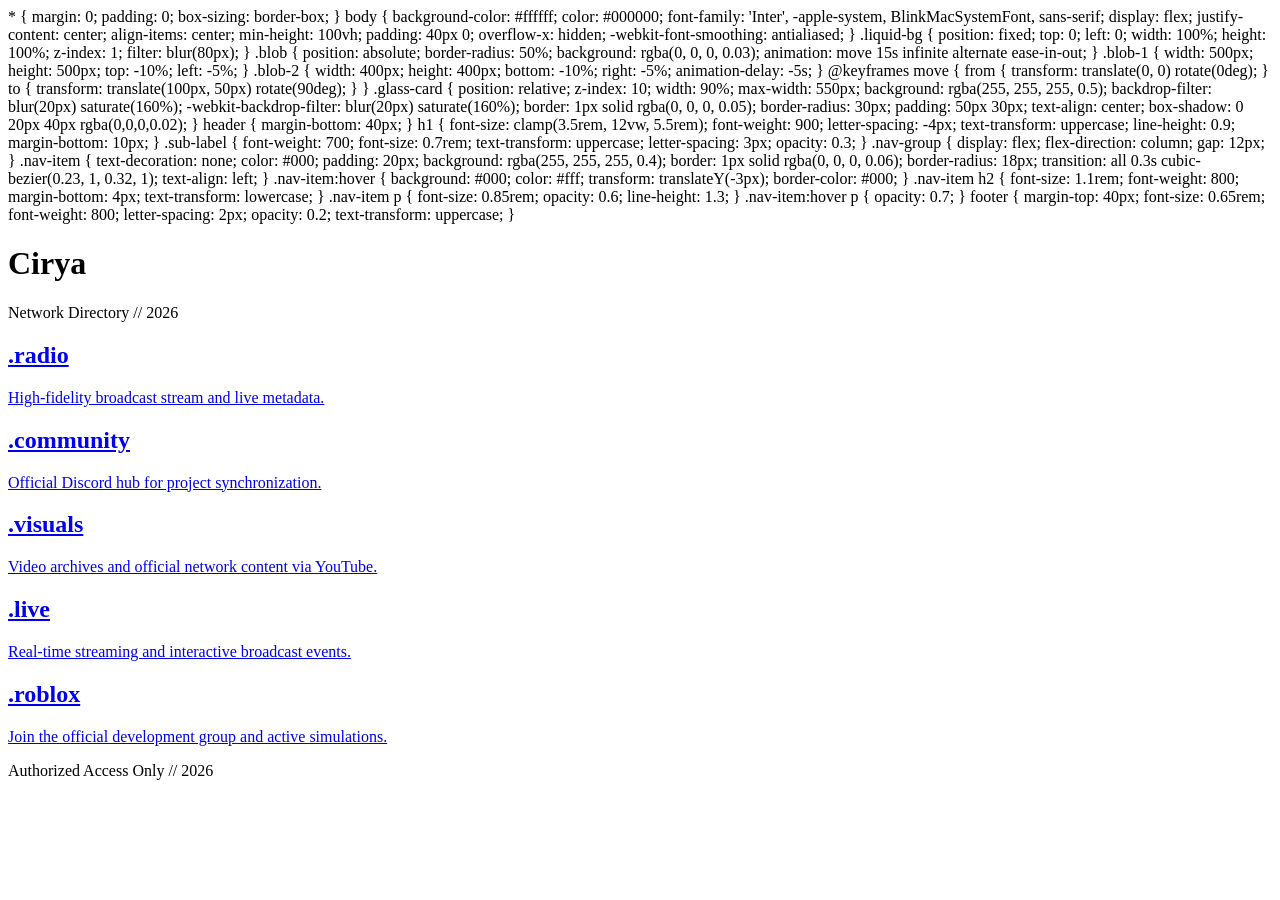
==== commit 781f4bf6: "Enhance index.html with SEO and metadata Added meta tags for SEO and social media integration." ====
--- a/index.html
+++ b/index.html
@@ -1,13 +1,26 @@
-<!DOCTYPE html>
-<html lang="en">
-<head>
-    <meta charset="UTF-8">
-    <meta name="viewport" content="width=device-width, initial-scale=1.0">
-    <title>Cirya | Dispatch</title>
-    <link rel="preconnect" href="https://fonts.googleapis.com">
-    <link rel="preconnect" href="https://fonts.gstatic.com" crossorigin>
-    <link href="https://fonts.googleapis.com/css2?family=Inter:wght@400;700;900&display=swap" rel="stylesheet">
-    <style>
+    
+    <!-- End of headStart -->
+	<meta name="viewport" content="width=device-width">
+	<meta name="generator" content="Framer b47b624">
+	<title>Cirya - 2026</title>
+    <meta name="description" content="Cirya is coming soon with the newest technology, website and more.">
+    <meta name="framer-search-index" content="https://framerusercontent.com/sites/4qu0mDdJnV3vM7BEq8bSRa/searchIndex-FU5CTtYvYEjt.json">
+    <meta name="framer-search-index-fallback" content="https://framerusercontent.com/sites/4qu0mDdJnV3vM7BEq8bSRa/searchIndex-J2R4K6VKLalt.json">
+    <link href="https://framerusercontent.com/images/216Psk9rr6HoYQnXLSCj9Ck0bEc.png" rel="icon" media="(prefers-color-scheme: light)">
+    <link href="https://framerusercontent.com/images/rDop3zlvY8qArR6OWCJFouVi8u8.png" rel="icon" media="(prefers-color-scheme: dark)">
+    <!-- Open Graph / Facebook -->
+    <meta property="og:type" content="website">
+    <meta property="og:title" content="Cirya - 2026">
+    <meta property="og:description" content="Cirya is coming soon with the newest technology, website and more.">
+    <meta property="og:image" content="https://framerusercontent.com/images/n9Gg85PBEYUrreS95bywDQNeDs.png">
+    <!-- Twitter -->
+    <meta name="twitter:card" content="summary_large_image">
+    <meta name="twitter:title" content="Cirya - 2026">
+    <meta name="twitter:description" content="Cirya is coming soon with the newest technology, website and more.">
+    <meta name="twitter:image" content="https://framerusercontent.com/images/n9Gg85PBEYUrreS95bywDQNeDs.png">
+	
+	<style data-framer-font-css=""></style>
+	
         * {
             margin: 0;
             padding: 0;
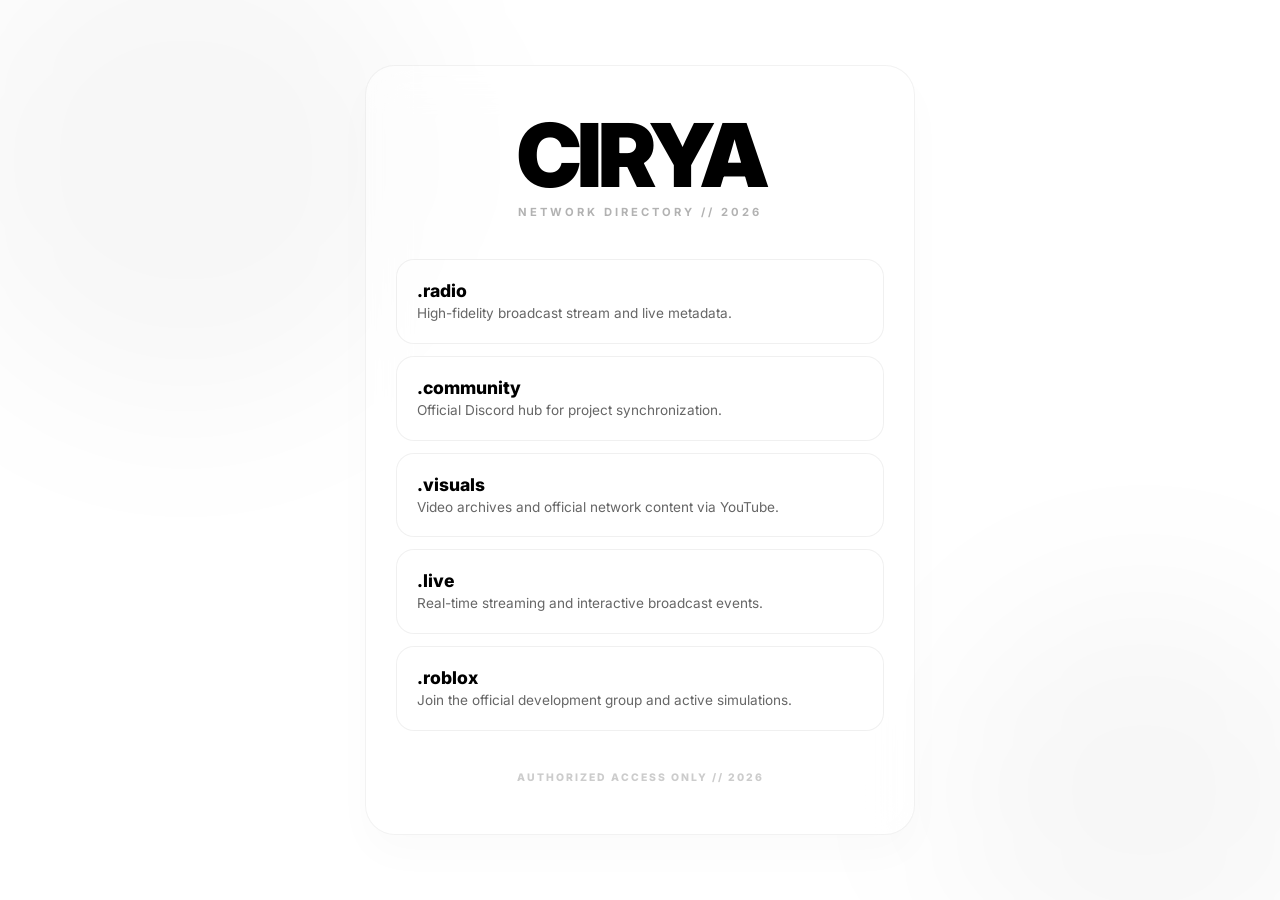
==== commit c91d8c83: "Refactor HTML structure and meta tags" ====
--- a/index.html
+++ b/index.html
@@ -1,26 +1,30 @@
+<!DOCTYPE html>
+<html lang="en">
+<head>
+    <meta charset="UTF-8">
+    <meta name="viewport" content="width=device-width, initial-scale=1.0">
+    <meta name="generator" content="Framer b47b624">
+    <title>Cirya - 2026</title>
+    <meta name="description" content="Cirya is coming soon with the newest technology, website and more.">
     
-    <!-- End of headStart -->
-	<meta name="viewport" content="width=device-width">
-	<meta name="generator" content="Framer b47b624">
-	<title>Cirya - 2026</title>
-    <meta name="description" content="Cirya is coming soon with the newest technology, website and more.">
-    <meta name="framer-search-index" content="https://framerusercontent.com/sites/4qu0mDdJnV3vM7BEq8bSRa/searchIndex-FU5CTtYvYEjt.json">
-    <meta name="framer-search-index-fallback" content="https://framerusercontent.com/sites/4qu0mDdJnV3vM7BEq8bSRa/searchIndex-J2R4K6VKLalt.json">
     <link href="https://framerusercontent.com/images/216Psk9rr6HoYQnXLSCj9Ck0bEc.png" rel="icon" media="(prefers-color-scheme: light)">
     <link href="https://framerusercontent.com/images/rDop3zlvY8qArR6OWCJFouVi8u8.png" rel="icon" media="(prefers-color-scheme: dark)">
-    <!-- Open Graph / Facebook -->
+    
     <meta property="og:type" content="website">
     <meta property="og:title" content="Cirya - 2026">
     <meta property="og:description" content="Cirya is coming soon with the newest technology, website and more.">
     <meta property="og:image" content="https://framerusercontent.com/images/n9Gg85PBEYUrreS95bywDQNeDs.png">
-    <!-- Twitter -->
+    
     <meta name="twitter:card" content="summary_large_image">
     <meta name="twitter:title" content="Cirya - 2026">
     <meta name="twitter:description" content="Cirya is coming soon with the newest technology, website and more.">
     <meta name="twitter:image" content="https://framerusercontent.com/images/n9Gg85PBEYUrreS95bywDQNeDs.png">
-	
-	<style data-framer-font-css=""></style>
-	
+
+    <link rel="preconnect" href="https://fonts.googleapis.com">
+    <link rel="preconnect" href="https://fonts.gstatic.com" crossorigin>
+    <link href="https://fonts.googleapis.com/css2?family=Inter:wght@400;700;900&display=swap" rel="stylesheet">
+
+    <style>
         * {
             margin: 0;
             padding: 0;
